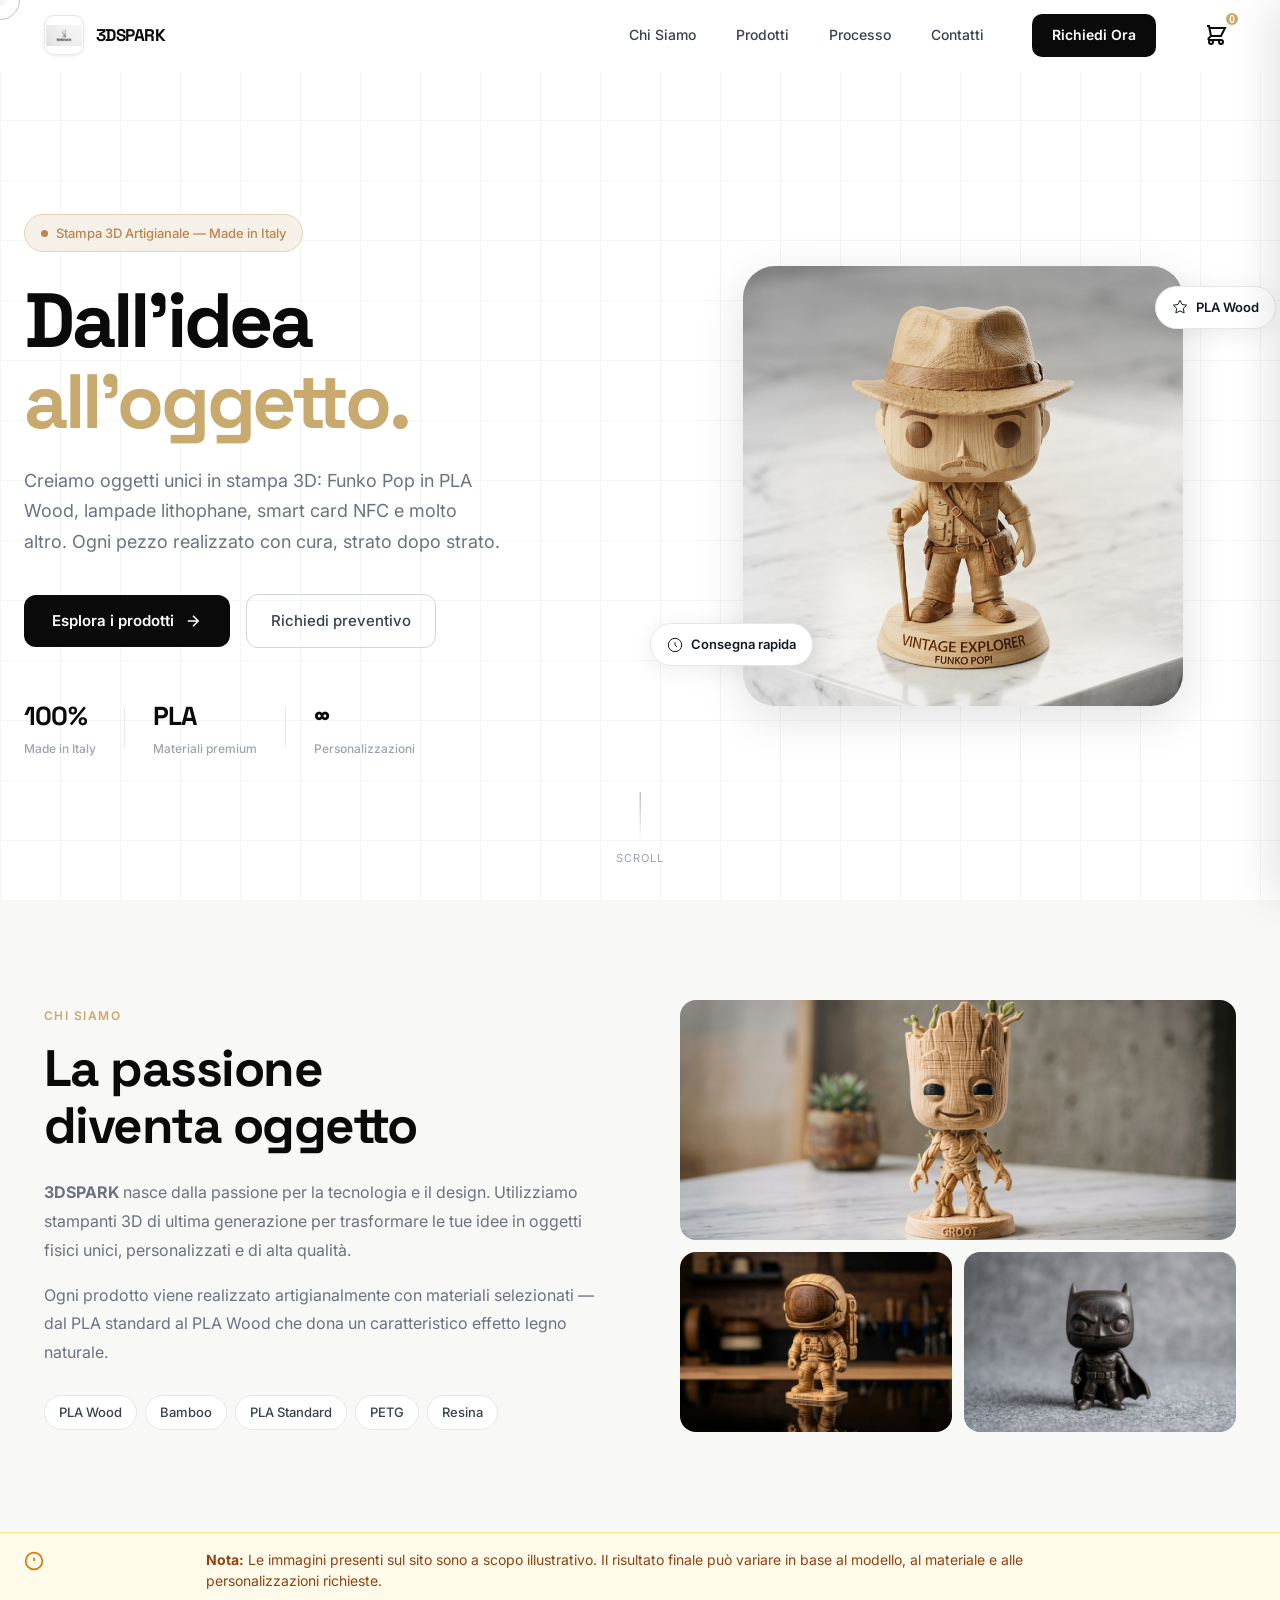
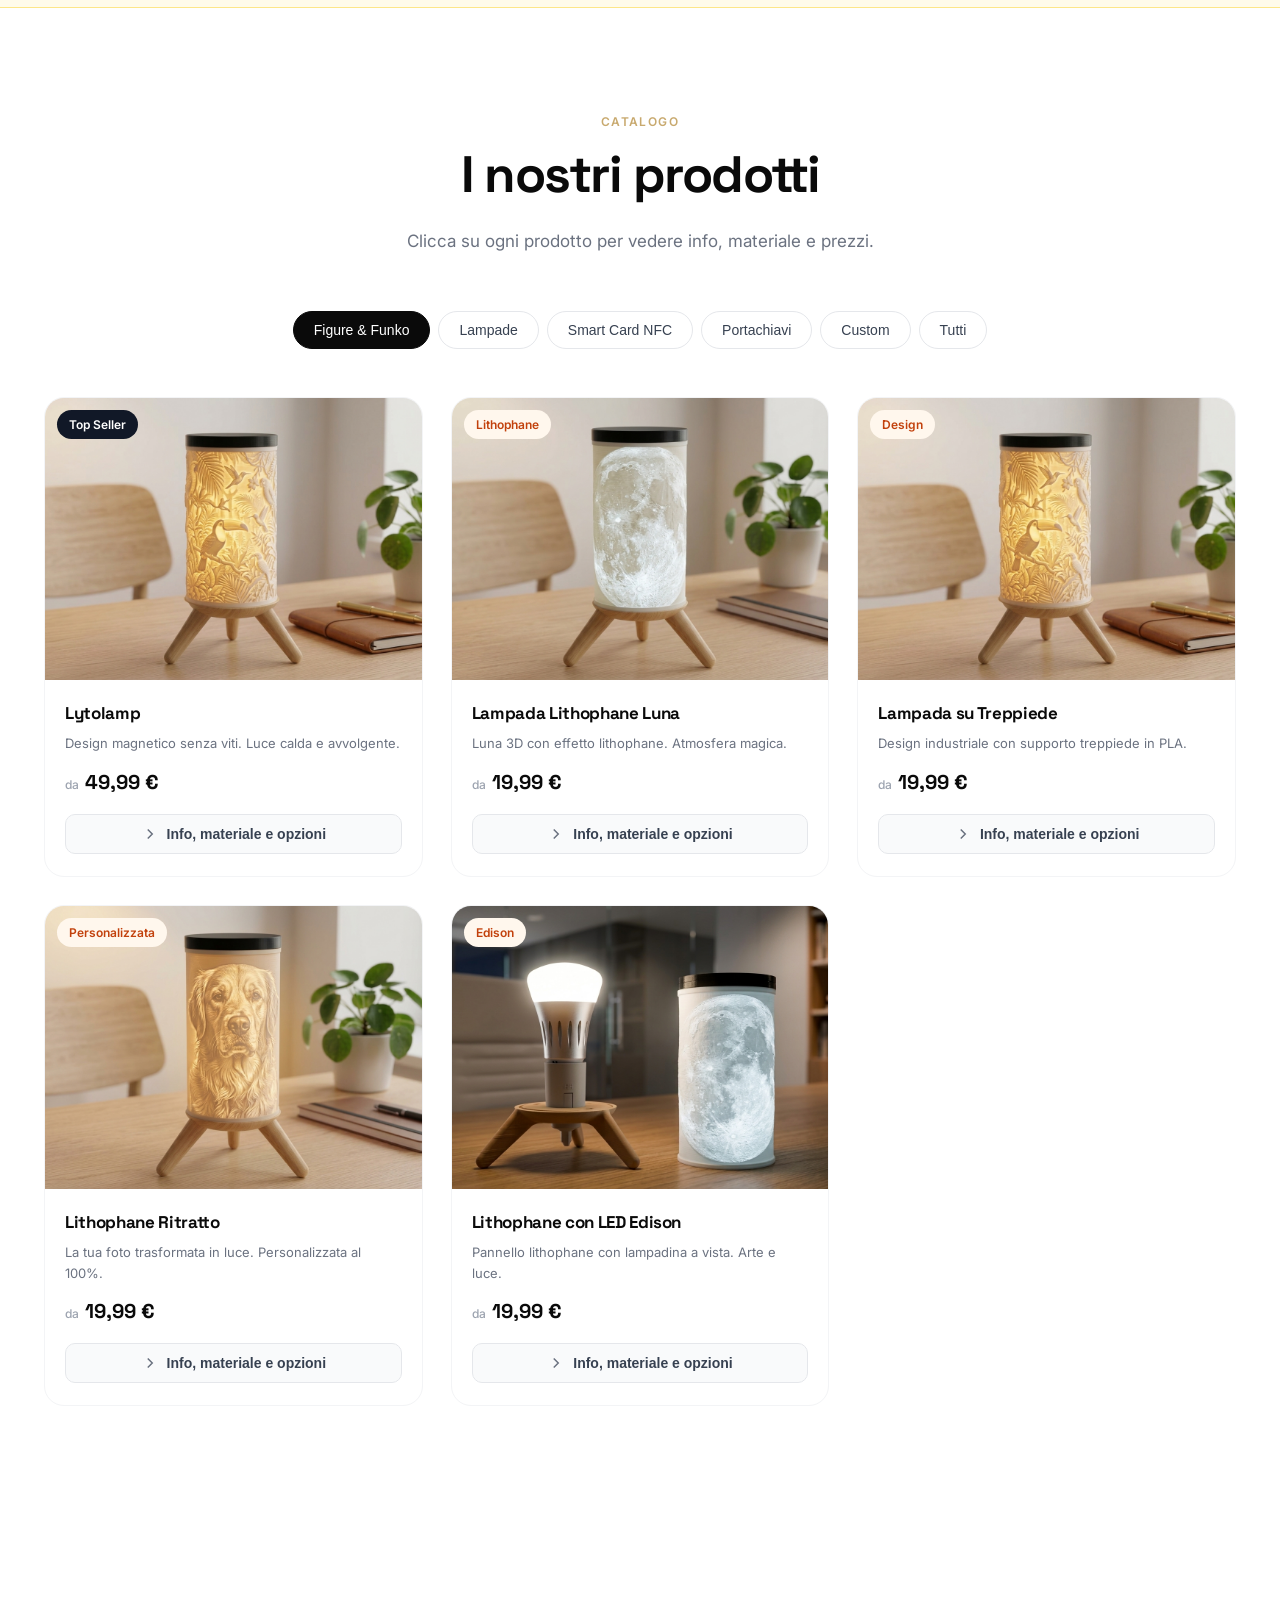
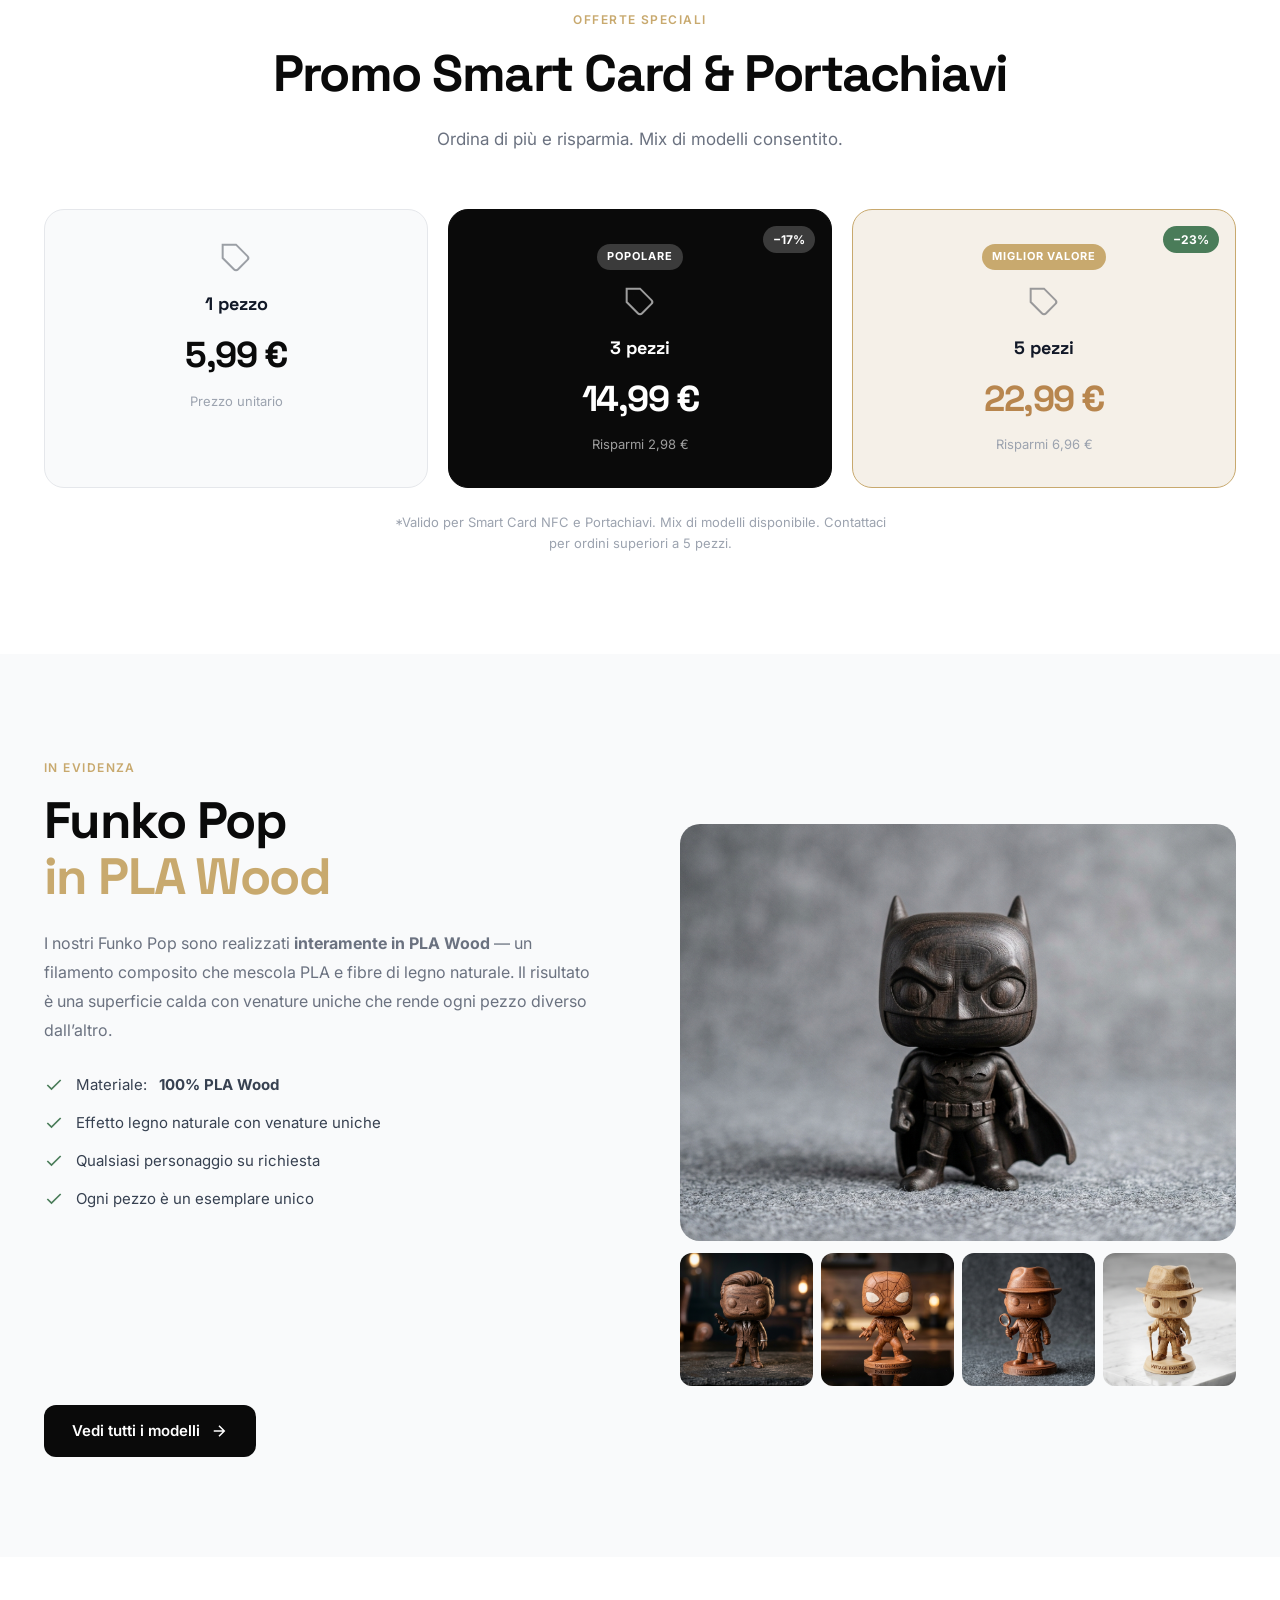
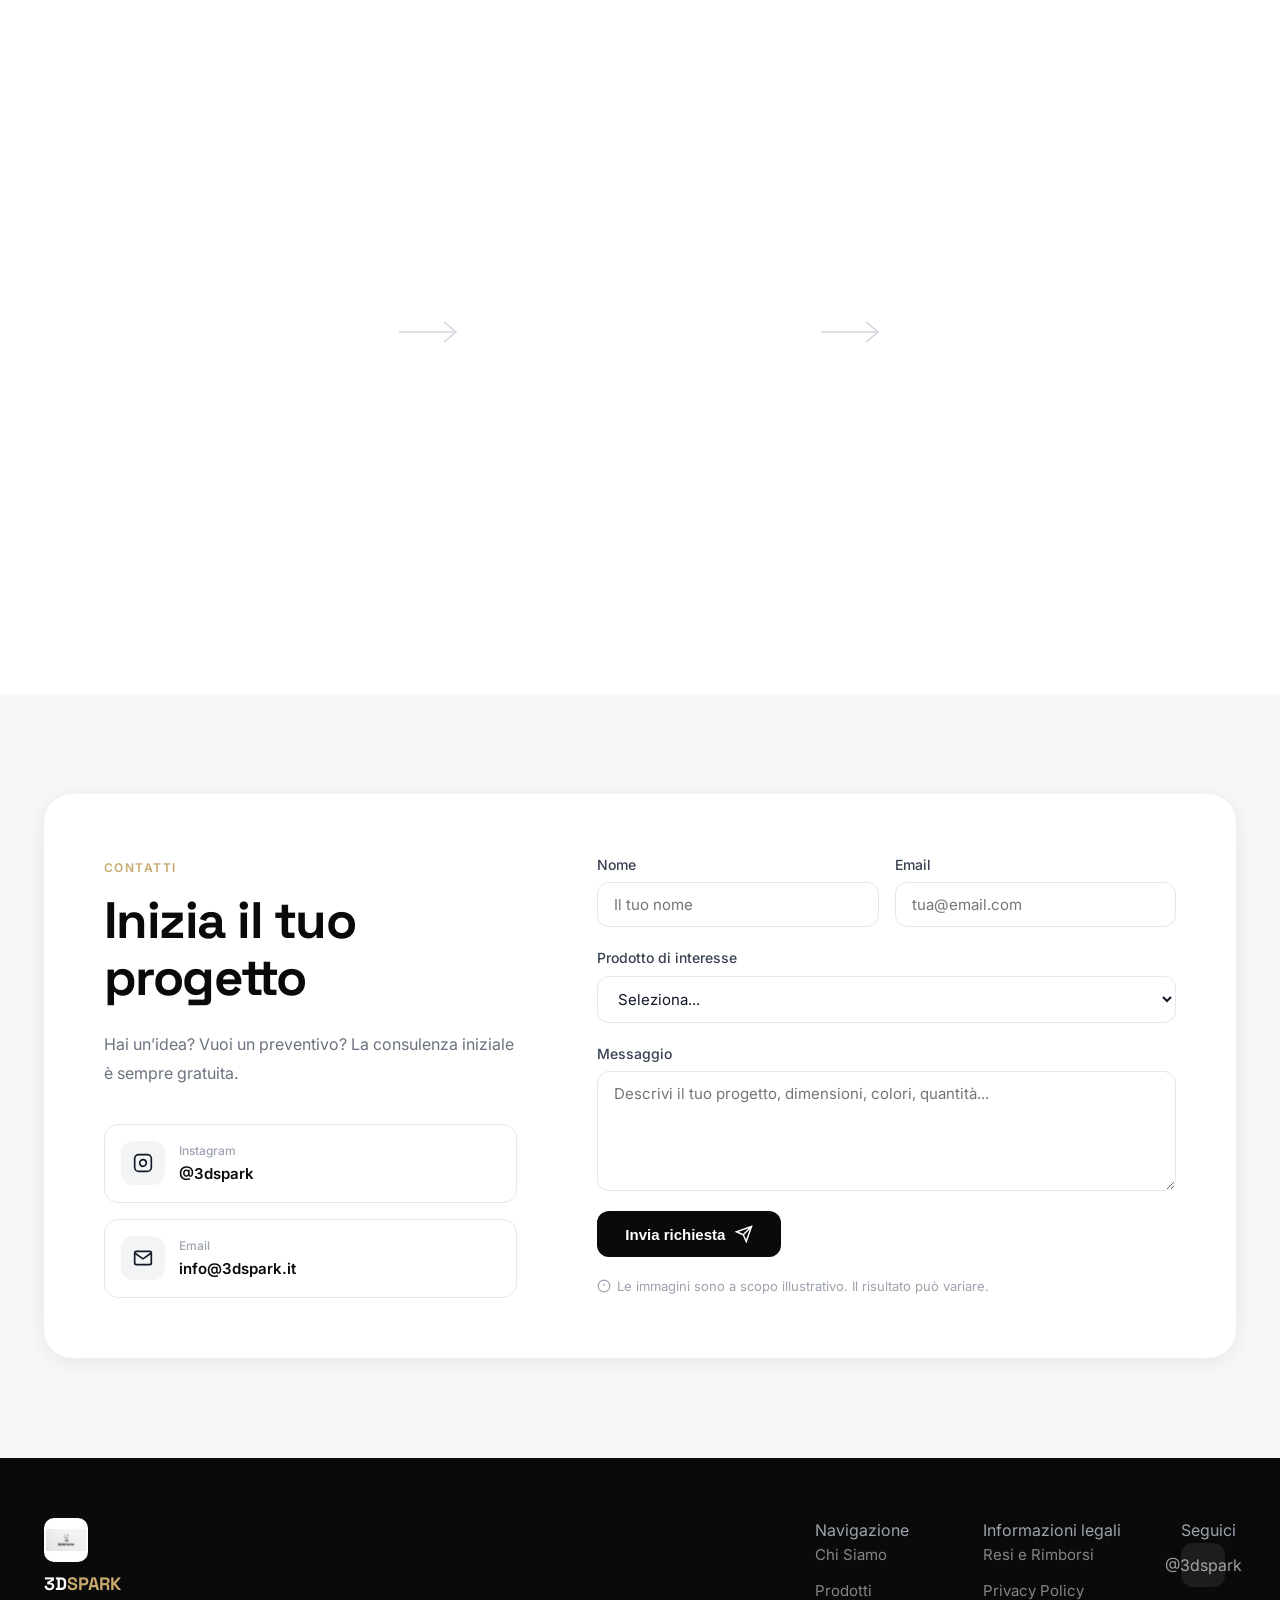
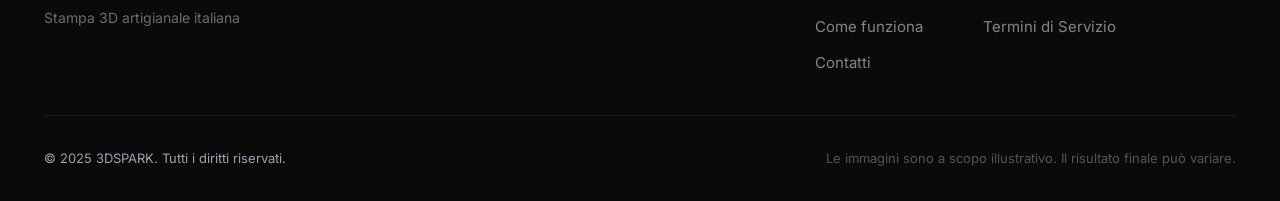
==== index.html @ d4b156c4 "Initial commit with e-commerce functionality" ====
<!DOCTYPE html>
<html lang="it">
<head>
  <meta charset="UTF-8" />
  <meta name="viewport" content="width=device-width, initial-scale=1.0" />
  <title>3DSPARK &#8211; Stampa 3D Artigianale di Qualit&#224;</title>
  <meta name="description" content="3DSPARK crea oggetti unici in stampa 3D: Funko Pop in PLA Wood, lampade lithophane, smart card NFC, portachiavi personalizzati. Made in Italy." />
  <link rel="preconnect" href="https://fonts.googleapis.com" />
  <link rel="preconnect" href="https://fonts.gstatic.com" crossorigin />
  <link href="https://fonts.googleapis.com/css2?family=Inter:wght@300;400;500;600;700;800;900&family=Space+Grotesk:wght@300;400;500;600;700&display=swap" rel="stylesheet" />
  <link rel="stylesheet" href="style.css" />
</head>
<body>

<div id="cursor" class="cursor"></div>
<div id="cursor-follower" class="cursor-follower"></div>

<!-- ═══ NAVBAR ═══ -->
<nav id="navbar" class="navbar">
  <div class="nav-inner">
    <a href="#hero" class="logo-link">
      <div class="logo-wrap">
        <img src="LOOG.jpeg" alt="3DSPARK" class="logo-img" />
      </div>
      <span class="logo-text">3D<span class="logo-spark">SPARK</span></span>
    </a>
    <ul class="nav-links">
      <li><a href="#about" class="nav-item">Chi Siamo</a></li>
      <li><a href="#products" class="nav-item">Prodotti</a></li>
      <li><a href="#process" class="nav-item">Processo</a></li>
      <li><a href="#contact" class="nav-item">Contatti</a></li>
    </ul>
    <a href="#contact" class="nav-cta">Richiedi Ora</a>
    <button class="cart-btn" id="cart-btn" aria-label="Carrello">
      <svg viewBox="0 0 24 24" fill="none" stroke="currentColor" stroke-width="2"><path d="M3 3h2l.4 2M7 13h10l4-8H5.4M7 13L5.4 5M7 13l-2.293 2.293c-.63.63-.184 1.707.707 1.707H17m0 0a2 2 0 100 4 2 2 0 000-4zm-8 2a2 2 0 11-4 0 2 2 0 014 0z"/></svg>
      <span class="cart-badge" id="cart-badge">0</span>
    </button>
    <button class="hamburger" id="hamburger" aria-label="Menu"><span></span><span></span><span></span></button>
  </div>
</nav>

<div class="mobile-menu" id="mobile-menu">
  <ul>
    <li><a href="#about" class="mob-link">Chi Siamo</a></li>
    <li><a href="#products" class="mob-link">Prodotti</a></li>
    <li><a href="#process" class="mob-link">Processo</a></li>
    <li><a href="#contact" class="mob-link">Contatti</a></li>
  </ul>
</div>

<!-- ═══ HERO ═══ -->
<section id="hero" class="hero">
  <div class="hero-bg-grid"></div>
  <div class="hero-particles" id="hero-particles"></div>
  <div class="hero-content">
    <div class="hero-badge"><span class="badge-dot"></span>Stampa 3D Artigianale &#8212; Made in Italy</div>
    <h1 class="hero-title">Dall&#8217;idea<br /><span class="hero-accent">all&#8217;oggetto.</span></h1>
    <p class="hero-sub">Creiamo oggetti unici in stampa 3D: Funko Pop in PLA Wood, lampade lithophane, smart card NFC e molto altro. Ogni pezzo realizzato con cura, strato dopo strato.</p>
    <div class="hero-actions">
      <a href="#products" class="btn-primary"><span>Esplora i prodotti</span><svg viewBox="0 0 24 24" fill="none" stroke="currentColor" stroke-width="2"><path d="M5 12h14M12 5l7 7-7 7"/></svg></a>
      <a href="#contact" class="btn-ghost">Richiedi preventivo</a>
    </div>
    <div class="hero-stats">
      <div class="stat"><span class="stat-num">100%</span><span class="stat-label">Made in Italy</span></div>
      <div class="stat-divider"></div>
      <div class="stat"><span class="stat-num">PLA</span><span class="stat-label">Materiali premium</span></div>
      <div class="stat-divider"></div>
      <div class="stat"><span class="stat-num">&#8734;</span><span class="stat-label">Personalizzazioni</span></div>
    </div>
  </div>
  <div class="hero-visual">
    <div class="hero-img-frame">
      <img src="extracted/3D_printed_Funko_Pop_figure_202607111258.jpeg" alt="Funko Pop 3D in PLA Wood" class="hero-img" />
      <div class="hero-img-glow"></div>
    </div>
    <div class="hero-floating-badge badge-tr">
      <svg viewBox="0 0 24 24" fill="none" stroke="currentColor" stroke-width="1.5"><path d="M12 2l3.09 6.26L22 9.27l-5 4.87 1.18 6.88L12 17.77l-6.18 3.25L7 14.14 2 9.27l6.91-1.01L12 2z"/></svg>PLA Wood
    </div>
    <div class="hero-floating-badge badge-bl">
      <svg viewBox="0 0 24 24" fill="none" stroke="currentColor" stroke-width="1.5"><circle cx="12" cy="12" r="10"/><path d="M12 8v4l3 3"/></svg>Consegna rapida
    </div>
  </div>
  <div class="hero-scroll-hint"><div class="scroll-line"></div><span>scroll</span></div>
</section>

<!-- ═══ ABOUT ═══ -->
<section id="about" class="about section-padding">
  <div class="container">
    <div class="about-grid">
      <div class="about-left reveal">
        <div class="section-label">Chi siamo</div>
        <h2 class="section-title">La passione<br />diventa oggetto</h2>
        <p class="about-text"><strong>3DSPARK</strong> nasce dalla passione per la tecnologia e il design. Utilizziamo stampanti 3D di ultima generazione per trasformare le tue idee in oggetti fisici unici, personalizzati e di alta qualit&#224;.</p>
        <p class="about-text">Ogni prodotto viene realizzato artigianalmente con materiali selezionati &#8212; dal PLA standard al PLA Wood che dona un caratteristico effetto legno naturale.</p>
        <div class="about-chips">
          <span class="chip">PLA Wood</span>
          <span class="chip">Bamboo</span>
          <span class="chip">PLA Standard</span>
          <span class="chip">PETG</span>
          <span class="chip">Resina</span>
        </div>
      </div>
      <div class="about-right reveal">
        <div class="about-img-mosaic">
          <div class="mosaic-img mosaic-a"><img src="extracted/3D_printed_Groot_figure_wood_202607111258.jpeg" alt="Groot PLA Wood" /></div>
          <div class="mosaic-img mosaic-b"><img src="extracted/3D_printed_astronaut_figure_bamboo_202607111258.jpeg" alt="Astronauta bamboo" /></div>
          <div class="mosaic-img mosaic-c"><img src="extracted/Funko_Pop_Batman_wood_figure_202607111258.jpeg" alt="Batman Funko Pop" /></div>
        </div>
      </div>
    </div>
  </div>
</section>

<!-- ═══ DISCLAIMER ═══ -->
<div class="disclaimer-banner">
  <svg viewBox="0 0 24 24" fill="none" stroke="currentColor" stroke-width="2"><circle cx="12" cy="12" r="10"/><path d="M12 8v4m0 4h.01"/></svg>
  <p><strong>Nota:</strong> Le immagini presenti sul sito sono a scopo illustrativo. Il risultato finale pu&#242; variare in base al modello, al materiale e alle personalizzazioni richieste.</p>
</div>

<!-- ═══ PRODUCTS ═══ -->
<section id="products" class="products section-padding">
  <div class="container">
    <div class="section-header reveal">
      <div class="section-label">Catalogo</div>
      <h2 class="section-title">I nostri prodotti</h2>
      <p class="section-sub">Clicca su ogni prodotto per vedere info, materiale e prezzi.</p>
    </div>
    <div class="filter-tabs">
      <button class="filter-btn active" data-filter="figure">Figure &amp; Funko</button>
      <button class="filter-btn" data-filter="lampade">Lampade</button>
      <button class="filter-btn" data-filter="card">Smart Card NFC</button>
      <button class="filter-btn" data-filter="portachiavi">Portachiavi</button>
      <button class="filter-btn" data-filter="custom">Custom</button>
      <button class="filter-btn" data-filter="all">Tutti</button>
    </div>
    <div class="products-grid" id="products-grid"></div>
  </div>
</section>

<!-- ═══ PROMO SMART CARD / PORTACHIAVI ═══ -->
<section class="promo-section section-padding">
  <div class="container">
    <div class="section-header reveal">
      <div class="section-label">Offerte speciali</div>
      <h2 class="section-title">Promo Smart Card &amp; Portachiavi</h2>
      <p class="section-sub">Ordina di pi&#249; e risparmia. Mix di modelli consentito.</p>
    </div>
    <div class="promo-grid">
      <div class="promo-card reveal">
        <div class="promo-icon"><svg viewBox="0 0 24 24" fill="none" stroke="currentColor" stroke-width="1.5"><path d="M20.59 13.41l-7.17 7.17a2 2 0 01-2.83 0L2 12V2h10l8.59 8.59a2 2 0 010 2.82z"/><line x1="7" y1="7" x2="7.01" y2="7"/></svg></div>
        <div class="promo-qty">1 pezzo</div>
        <div class="promo-price">5,99 &#8364;</div>
        <div class="promo-label">Prezzo unitario</div>
      </div>
      <div class="promo-card promo-featured reveal">
        <div class="promo-best">Popolare</div>
        <div class="promo-icon"><svg viewBox="0 0 24 24" fill="none" stroke="currentColor" stroke-width="1.5"><path d="M20.59 13.41l-7.17 7.17a2 2 0 01-2.83 0L2 12V2h10l8.59 8.59a2 2 0 010 2.82z"/><line x1="7" y1="7" x2="7.01" y2="7"/></svg></div>
        <div class="promo-qty">3 pezzi</div>
        <div class="promo-price">14,99 &#8364;</div>
        <div class="promo-label">Risparmi 2,98 &#8364;</div>
        <div class="promo-saving">&#8722;17%</div>
      </div>
      <div class="promo-card promo-top reveal">
        <div class="promo-best">Miglior valore</div>
        <div class="promo-icon"><svg viewBox="0 0 24 24" fill="none" stroke="currentColor" stroke-width="1.5"><path d="M20.59 13.41l-7.17 7.17a2 2 0 01-2.83 0L2 12V2h10l8.59 8.59a2 2 0 010 2.82z"/><line x1="7" y1="7" x2="7.01" y2="7"/></svg></div>
        <div class="promo-qty">5 pezzi</div>
        <div class="promo-price">22,99 &#8364;</div>
        <div class="promo-label">Risparmi 6,96 &#8364;</div>
        <div class="promo-saving">&#8722;23%</div>
      </div>
    </div>
    <p class="promo-note">*Valido per Smart Card NFC e Portachiavi. Mix di modelli disponibile. Contattaci per ordini superiori a 5 pezzi.</p>
  </div>
</section>

<!-- ═══ FUNKO SPOTLIGHT ═══ -->
<section class="funko-spotlight section-padding">
  <div class="container">
    <div class="spotlight-inner">
      <div class="spotlight-text reveal">
        <div class="section-label">In evidenza</div>
        <h2 class="section-title">Funko Pop<br /><span class="accent-line">in PLA Wood</span></h2>
        <p class="spotlight-desc">I nostri Funko Pop sono realizzati <strong>interamente in PLA Wood</strong> &#8212; un filamento composito che mescola PLA e fibre di legno naturale. Il risultato &#232; una superficie calda con venature uniche che rende ogni pezzo diverso dall&#8217;altro.</p>
        <ul class="spotlight-features">
          <li><svg viewBox="0 0 24 24" fill="none" stroke="currentColor" stroke-width="2"><path d="M20 6L9 17l-5-5"/></svg>Materiale: <strong>100% PLA Wood</strong></li>
          <li><svg viewBox="0 0 24 24" fill="none" stroke="currentColor" stroke-width="2"><path d="M20 6L9 17l-5-5"/></svg>Effetto legno naturale con venature uniche</li>
          <li><svg viewBox="0 0 24 24" fill="none" stroke="currentColor" stroke-width="2"><path d="M20 6L9 17l-5-5"/></svg>Qualsiasi personaggio su richiesta</li>
          <li><svg viewBox="0 0 24 24" fill="none" stroke="currentColor" stroke-width="2"><path d="M20 6L9 17l-5-5"/></svg>Ogni pezzo &#232; un esemplare unico</li>
        </ul>
        <div class="funko-pricing reveal">
          <div class="funko-price-card">
            <span class="fp-size">16 &#215; 16 cm</span>
            <span class="fp-price">15,99 &#8364;</span>
          </div>
          <div class="funko-price-divider"></div>
          <div class="funko-price-card funko-price-big">
            <span class="fp-badge">MAX</span>
            <span class="fp-size">25 &#215; 25 cm</span>
            <span class="fp-price">20,99 &#8364;</span>
          </div>
        </div>
        <a href="#products" class="btn-primary" onclick="document.querySelector('[data-filter=figure]').click()"><span>Vedi tutti i modelli</span><svg viewBox="0 0 24 24" fill="none" stroke="currentColor" stroke-width="2"><path d="M5 12h14M12 5l7 7-7 7"/></svg></a>
      </div>
      <div class="spotlight-imgs reveal">
        <div class="spotlight-img-main"><img src="extracted/Funko_Pop_Batman_wood_figure_202607111258.jpeg" alt="Funko Pop Batman PLA Wood" /></div>
        <div class="spotlight-img-grid">
          <img src="extracted/3D_printed_Funko_Pop_figure_202607111258_2.jpeg" alt="Funko Pop" />
          <img src="extracted/3D_printed_Spider-Man_Funko_Pop_202607111258.jpeg" alt="Spider-Man" />
          <img src="extracted/Funko_Pop_detective_wood_figure_202607111258.jpeg" alt="Detective" />
          <img src="extracted/3D_printed_Funko_Pop_figure_202607111258.jpeg" alt="Vintage" />
        </div>
      </div>
    </div>
  </div>
</section>

<!-- ═══ PROCESS ═══ -->
<section id="process" class="process section-padding">
  <div class="container">
    <div class="section-header reveal">
      <div class="section-label">Come funziona</div>
      <h2 class="section-title">Dal concept al prodotto</h2>
      <p class="section-sub">Tre semplici passi per avere il tuo oggetto unico.</p>
    </div>
    <div class="process-steps">
      <div class="step reveal">
        <div class="step-num">01</div>
        <div class="step-icon"><svg viewBox="0 0 24 24" fill="none" stroke="currentColor" stroke-width="1.5"><path d="M21 15a2 2 0 01-2 2H7l-4 4V5a2 2 0 012-2h14a2 2 0 012 2z"/></svg></div>
        <h3 class="step-title">Contattaci</h3>
        <p class="step-desc">Descrivi il tuo progetto o invia un file. Risponderemo entro 24h con consulenza gratuita.</p>
      </div>
      <div class="step-connector"><svg viewBox="0 0 60 24" fill="none"><path d="M0 12h55M45 2l12 10-12 10" stroke="currentColor" stroke-width="1.5"/></svg></div>
      <div class="step reveal">
        <div class="step-num">02</div>
        <div class="step-icon"><svg viewBox="0 0 24 24" fill="none" stroke="currentColor" stroke-width="1.5"><rect x="3" y="3" width="18" height="18" rx="2"/><path d="M3 9h18M9 21V9"/></svg></div>
        <h3 class="step-title">Progettiamo</h3>
        <p class="step-desc">Prepariamo il modello 3D o adattiamo il tuo file. Ti inviamo un&#8217;anteprima prima di procedere.</p>
      </div>
      <div class="step-connector"><svg viewBox="0 0 60 24" fill="none"><path d="M0 12h55M45 2l12 10-12 10" stroke="currentColor" stroke-width="1.5"/></svg></div>
      <div class="step reveal">
        <div class="step-num">03</div>
        <div class="step-icon"><svg viewBox="0 0 24 24" fill="none" stroke="currentColor" stroke-width="1.5"><path d="M5 12l5 5L20 7"/><circle cx="12" cy="12" r="10"/></svg></div>
        <h3 class="step-title">Ricevi il tuo pezzo</h3>
        <p class="step-desc">Stampiamo, controlliamo la qualit&#224; e spediamo. Il tuo oggetto unico arriva a casa tua.</p>
      </div>
    </div>
  </div>
</section>

<!-- ═══ CONTACT ═══ -->
<section id="contact" class="contact section-padding">
  <div class="container">
    <div class="contact-wrapper reveal">
      <div class="contact-left">
        <div class="section-label">Contatti</div>
        <h2 class="section-title">Inizia il tuo<br />progetto</h2>
        <p class="contact-desc">Hai un&#8217;idea? Vuoi un preventivo? La consulenza iniziale &#232; sempre gratuita.</p>
        <div class="contact-info">
          <a href="https://instagram.com/3dspark" target="_blank" class="contact-item">
            <div class="contact-icon"><svg viewBox="0 0 24 24" fill="none" stroke="currentColor" stroke-width="2"><rect x="2" y="2" width="20" height="20" rx="5"/><path d="M16 11.37A4 4 0 1112.63 8 4 4 0 0116 11.37z"/><line x1="17.5" y1="6.5" x2="17.51" y2="6.5"/></svg></div>
            <div><span class="contact-label">Instagram</span><span class="contact-val">@3dspark</span></div>
          </a>
          <a href="mailto:info@3dspark.it" class="contact-item">
            <div class="contact-icon"><svg viewBox="0 0 24 24" fill="none" stroke="currentColor" stroke-width="2"><path d="M4 4h16c1.1 0 2 .9 2 2v12c0 1.1-.9 2-2 2H4c-1.1 0-2-.9-2-2V6c0-1.1.9-2 2-2z"/><polyline points="22,6 12,13 2,6"/></svg></div>
            <div><span class="contact-label">Email</span><span class="contact-val">info@3dspark.it</span></div>
          </a>
        </div>
      </div>
      <form class="contact-form" id="contact-form" onsubmit="handleForm(event)">
        <div class="form-row">
          <div class="form-group"><label for="fname">Nome</label><input type="text" id="fname" name="name" placeholder="Il tuo nome" required /></div>
          <div class="form-group"><label for="femail">Email</label><input type="email" id="femail" name="email" placeholder="tua@email.com" required /></div>
        </div>
        <div class="form-group">
          <label for="fproduct">Prodotto di interesse</label>
          <select id="fproduct" name="product">
            <option value="">Seleziona...</option>
            <option>Funko Pop (16&#215;16 cm) &#8211; 15,99 &#8364;</option>
            <option>Funko Pop (25&#215;25 cm) &#8211; 20,99 &#8364;</option>
            <option>Figura 3D personalizzata</option>
            <option>Lampada Lithophane &#8211; 19,99 &#8364;</option>
            <option>Smart Card NFC &#8211; 5,99 &#8364;</option>
            <option>Portachiavi &#8211; 5,99 &#8364;</option>
            <option>Promo 3 pz &#8211; 14,99 &#8364;</option>
            <option>Promo 5 pz &#8211; 22,99 &#8364;</option>
            <option>Stampa custom (preventivo)</option>
            <option>Altro</option>
          </select>
        </div>
        <div class="form-group"><label for="fmessage">Messaggio</label><textarea id="fmessage" name="message" rows="4" placeholder="Descrivi il tuo progetto, dimensioni, colori, quantit&#224;..." required></textarea></div>
        <button type="submit" class="btn-primary form-submit" id="form-submit">
          <span id="submit-text">Invia richiesta</span>
          <svg viewBox="0 0 24 24" fill="none" stroke="currentColor" stroke-width="2"><path d="M22 2L11 13M22 2l-7 20-4-9-9-4 20-7z"/></svg>
        </button>
        <p class="form-disclaimer"><svg viewBox="0 0 24 24" fill="none" stroke="currentColor" stroke-width="2" width="14" height="14"><circle cx="12" cy="12" r="10"/><path d="M12 8v4m0 4h.01"/></svg>Le immagini sono a scopo illustrativo. Il risultato pu&#242; variare.</p>
      </form>
    </div>
  </div>
</section>

<!-- ═══ FOOTER ═══ -->
<footer class="footer">
  <div class="container">
    <div class="footer-inner">
      <div class="footer-brand">
        <div class="footer-logo-wrap">
          <img src="LOOG.jpeg" alt="3DSPARK" class="footer-logo" />
        </div>
        <span class="footer-name">3D<span style="color:var(--accent-warm)">SPARK</span></span>
        <p class="footer-tagline">Stampa 3D artigianale italiana</p>
      </div>
      <div class="footer-col">
        <p class="footer-col-title">Navigazione</p>
        <div class="footer-links">
          <a href="#about">Chi Siamo</a>
          <a href="#products">Prodotti</a>
          <a href="#process">Come funziona</a>
          <a href="#contact">Contatti</a>
        </div>
      </div>
      <div class="footer-col">
        <p class="footer-col-title">Informazioni legali</p>
        <div class="footer-links">
          <a href="resi.html">Resi e Rimborsi</a>
          <a href="privacy.html">Privacy Policy</a>
          <a href="termini.html">Termini di Servizio</a>
        </div>
      </div>
      <div class="footer-col">
        <p class="footer-col-title">Seguici</p>
        <div class="footer-social">
          <a href="https://instagram.com/3dspark" target="_blank" aria-label="Instagram" class="social-btn">
            <svg viewBox="0 0 24 24" fill="none" stroke="currentColor" stroke-width="2"><rect x="2" y="2" width="20" height="20" rx="5"/><path d="M16 11.37A4 4 0 1112.63 8 4 4 0 0116 11.37z"/><line x1="17.5" y1="6.5" x2="17.51" y2="6.5"/></svg>
            @3dspark
          </a>
        </div>
      </div>
    </div>
    <div class="footer-bottom">
      <p>&#169; 2025 3DSPARK. Tutti i diritti riservati.</p>
      <p class="footer-disclaimer">Le immagini sono a scopo illustrativo. Il risultato finale pu&#242; variare.</p>
    </div>
  </div>
</footer>

<!-- ═══ PRODUCT MODAL ═══ -->
<div class="modal-overlay" id="modal-overlay"></div>
<div class="product-modal" id="product-modal" role="dialog" aria-modal="true">
  <button class="modal-close" id="modal-close" aria-label="Chiudi">
    <svg viewBox="0 0 24 24" fill="none" stroke="currentColor" stroke-width="2"><path d="M18 6L6 18M6 6l12 12"/></svg>
  </button>
  <div class="modal-inner">
    <div class="modal-left">
      <div class="modal-img-wrap">
        <img id="modal-img" src="" alt="" class="modal-main-img" />
      </div>
      <div class="modal-thumbs" id="modal-thumbs"></div>
    </div>
    <div class="modal-right">
      <span id="modal-badge" class="modal-badge"></span>
      <h2 id="modal-title" class="modal-title"></h2>
      <div class="modal-tabs">
        <button class="modal-tab-btn active" data-tab="info">Descrizione</button>
        <button class="modal-tab-btn" data-tab="material">Materiale</button>
        <button class="modal-tab-btn" data-tab="options">Acquista</button>
      </div>
      <div class="modal-tab-content">
        <div class="tab-panel active" id="tab-info"></div>
        <div class="tab-panel" id="tab-material"></div>
        <div class="tab-panel" id="tab-options">
          <div id="dynamic-options-container"></div>
          <div class="modal-cta" id="modal-cta"></div>
        </div>
      </div>
      <p class="modal-disclaimer">&#9432; Immagini a scopo illustrativo. Il risultato finale pu&#242; variare.</p>
    </div>
  </div>
</div>

<!-- ═══ CART SIDEBAR ═══ -->
<div class="cart-overlay" id="cart-overlay"></div>
<div class="cart-sidebar" id="cart-sidebar">
  <div class="cart-header">
    <h2 class="cart-title">Il tuo carrello</h2>
    <button class="cart-close" id="cart-close" aria-label="Chiudi carrello"><svg viewBox="0 0 24 24" fill="none" stroke="currentColor" stroke-width="2"><path d="M18 6L6 18M6 6l12 12"/></svg></button>
  </div>
  <div class="cart-items" id="cart-items">
    <!-- Inserted via JS -->
  </div>
  <div class="cart-footer">
    <div class="cart-total-row">
      <span>Totale</span>
      <span id="cart-total">0,00 &#8364;</span>
    </div>
    <a href="pagamento.html" class="btn-primary cart-checkout-btn">Vai al Checkout <svg viewBox="0 0 24 24" fill="none" stroke="currentColor" stroke-width="2"><path d="M5 12h14M12 5l7 7-7 7"/></svg></a>
  </div>
</div>

<script src="script.js"></script>
</body>
</html>
---- style.css ----
* { margin: 0; padding: 0; box-sizing: border-box; }
:root {
  --white: #ffffff;
  --off-white: #f8f8f6;
  --gray-50: #f9fafb;
  --gray-100: #f3f4f6;
  --gray-200: #e5e7eb;
  --gray-300: #d1d5db;
  --gray-400: #9ca3af;
  --gray-500: #6b7280;
  --gray-700: #374151;
  --gray-900: #111827;
  --black: #0a0a0a;
  --accent: #1a1a1a;
  --accent-warm: #c8a96e;
  --accent-light: #f5f0e8;
  --wood: #b8864e;
  --wood-light: #e8d5b0;
  --eco: #4a7c59;
  --tech: #2563eb;
  --glow: #f59e0b;
  --font-main: Inter, system-ui, sans-serif;
  --font-display: Space Grotesk, Inter, sans-serif;
  --nav-h: 72px;
  --radius: 16px;
  --radius-sm: 8px;
  --shadow: 0 4px 24px rgba(0,0,0,0.08);
  --shadow-lg: 0 12px 48px rgba(0,0,0,0.12);
}
html { scroll-behavior: smooth; font-size: 16px; }
body { font-family: var(--font-main); background: var(--white); color: var(--gray-900); cursor: none; overflow-x: hidden; line-height: 1.6; }

.cursor { position: fixed; width: 12px; height: 12px; background: var(--black); border-radius: 50%; pointer-events: none; z-index: 99999; transform: translate(-50%,-50%); transition: transform 0.1s, opacity 0.2s; mix-blend-mode: difference; }
.cursor-follower { position: fixed; width: 40px; height: 40px; border: 1.5px solid rgba(0,0,0,0.25); border-radius: 50%; pointer-events: none; z-index: 99998; transform: translate(-50%,-50%); transition: all 0.15s cubic-bezier(0.25,0.46,0.45,0.94); }
.cursor.hover { transform: translate(-50%,-50%) scale(2.5); }
.cursor-follower.hover { transform: translate(-50%,-50%) scale(0.5); opacity: 0; }

.container { max-width: 1240px; margin: 0 auto; padding: 0 24px; }
.section-padding { padding: 100px 0; }

.navbar { position: fixed; top: 0; left: 0; right: 0; z-index: 1000; height: var(--nav-h); display: flex; align-items: center; background: rgba(255,255,255,0.85); backdrop-filter: blur(20px); -webkit-backdrop-filter: blur(20px); border-bottom: 1px solid transparent; transition: all 0.3s ease; }
.navbar.scrolled { border-bottom-color: var(--gray-200); box-shadow: 0 2px 20px rgba(0,0,0,0.06); }
.nav-inner { display: flex; align-items: center; gap: 32px; width: 100%; max-width: 1240px; margin: 0 auto; padding: 0 24px; }
.logo-link { display: flex; align-items: center; gap: 12px; text-decoration: none; flex-shrink: 0; }
.logo-wrap { width: 40px; height: 40px; border-radius: 10px; overflow: hidden; background: #fff; border: 1.5px solid var(--gray-200); display: flex; align-items: center; justify-content: center; flex-shrink: 0; box-shadow: 0 1px 4px rgba(0,0,0,0.08); }
.logo-img { width: 36px; height: 36px; object-fit: contain; display: block; }
.logo-text { font-family: var(--font-display); font-weight: 800; font-size: 17px; color: var(--black); letter-spacing: -0.03em; }
.nav-links { display: flex; list-style: none; gap: 8px; margin: 0; margin-left: auto; }
.nav-item { display: block; padding: 8px 16px; text-decoration: none; color: var(--gray-700); font-size: 14px; font-weight: 500; border-radius: 8px; transition: all 0.2s; }
.nav-item:hover { background: var(--gray-100); color: var(--black); }
.nav-cta { padding: 10px 20px; background: var(--black); color: #fff; text-decoration: none; border-radius: 10px; font-size: 14px; font-weight: 600; transition: all 0.2s; white-space: nowrap; }
.nav-cta:hover { background: var(--gray-700); transform: translateY(-1px); }
.hamburger { display: none; flex-direction: column; gap: 5px; background: none; border: none; cursor: pointer; padding: 4px; }
.hamburger span { display: block; width: 22px; height: 2px; background: var(--black); border-radius: 2px; transition: all 0.3s; }
.hamburger.open span:nth-child(1) { transform: translateY(7px) rotate(45deg); }
.hamburger.open span:nth-child(2) { opacity: 0; }
.hamburger.open span:nth-child(3) { transform: translateY(-7px) rotate(-45deg); }
.mobile-menu { position: fixed; top: var(--nav-h); left: 0; right: 0; background: var(--white); border-bottom: 1px solid var(--gray-200); padding: 16px 24px 24px; z-index: 999; transform: translateY(-100%); opacity: 0; transition: all 0.3s ease; pointer-events: none; }
.mobile-menu.open { transform: translateY(0); opacity: 1; pointer-events: all; }
.mobile-menu ul { list-style: none; display: flex; flex-direction: column; gap: 4px; }
.mob-link { display: block; padding: 12px 16px; text-decoration: none; color: var(--gray-900); font-weight: 500; border-radius: 8px; transition: background 0.2s; }
.mob-link:hover { background: var(--gray-100); }

.hero { min-height: 100vh; display: flex; align-items: center; padding-top: var(--nav-h); position: relative; overflow: hidden; background: var(--white); }
.hero-bg-grid { position: absolute; inset: 0; background-image: linear-gradient(var(--gray-200) 1px, transparent 1px), linear-gradient(90deg, var(--gray-200) 1px, transparent 1px); background-size: 60px 60px; opacity: 0.4; }
.hero-particles { position: absolute; inset: 0; pointer-events: none; }
.particle { position: absolute; width: 4px; height: 4px; background: var(--accent-warm); border-radius: 50%; animation: floatParticle linear infinite; opacity: 0; }
@keyframes floatParticle { 0% { transform: translateY(100vh) rotate(0deg); opacity: 0; } 10% { opacity: 0.6; } 90% { opacity: 0.4; } 100% { transform: translateY(-100px) rotate(720deg); opacity: 0; } }
.hero { display: grid; grid-template-columns: 1fr 1fr; align-items: center; gap: 60px; padding-left: max(24px, calc(50vw - 620px)); padding-right: max(24px, calc(50vw - 620px)); }
.hero-content { position: relative; z-index: 2; }
.hero-badge { display: inline-flex; align-items: center; gap: 8px; padding: 8px 16px; background: var(--accent-light); border: 1px solid var(--wood-light); border-radius: 100px; font-size: 13px; font-weight: 500; color: var(--wood); margin-bottom: 28px; }
.badge-dot { width: 7px; height: 7px; background: var(--wood); border-radius: 50%; animation: pulse 2s infinite; }
@keyframes pulse { 0%,100% { opacity: 1; transform: scale(1); } 50% { opacity: 0.5; transform: scale(1.3); } }
.hero-title { font-family: var(--font-display); font-size: clamp(48px,6vw,80px); font-weight: 800; line-height: 1.05; letter-spacing: -0.04em; color: var(--black); margin-bottom: 24px; }
.hero-accent { color: var(--accent-warm); }
.hero-sub { font-size: 18px; color: var(--gray-500); max-width: 480px; margin-bottom: 36px; line-height: 1.7; }
.hero-actions { display: flex; gap: 16px; flex-wrap: wrap; margin-bottom: 48px; align-items: center; }
.btn-primary { display: inline-flex; align-items: center; gap: 10px; padding: 14px 28px; background: var(--black); color: #fff; text-decoration: none; border-radius: 12px; font-size: 15px; font-weight: 600; transition: all 0.3s cubic-bezier(0.34,1.56,0.64,1); border: none; cursor: pointer; }
.btn-primary svg { width: 18px; height: 18px; transition: transform 0.3s; }
.btn-primary:hover { transform: translateY(-2px); box-shadow: 0 8px 24px rgba(0,0,0,0.2); }
.btn-primary:hover svg { transform: translateX(4px); }
.btn-ghost { display: inline-flex; align-items: center; gap: 8px; padding: 14px 24px; background: transparent; color: var(--gray-700); text-decoration: none; border-radius: 12px; font-size: 15px; font-weight: 500; border: 1.5px solid var(--gray-300); transition: all 0.2s; }
.btn-ghost:hover { border-color: var(--black); color: var(--black); background: var(--gray-50); }
.hero-stats { display: flex; align-items: center; gap: 28px; }
.stat { display: flex; flex-direction: column; }
.stat-num { font-family: var(--font-display); font-size: 26px; font-weight: 800; color: var(--black); letter-spacing: -0.03em; }
.stat-label { font-size: 12px; color: var(--gray-400); font-weight: 500; margin-top: 2px; }
.stat-divider { width: 1px; height: 40px; background: var(--gray-200); }
.hero-visual { position: relative; z-index: 2; display: flex; justify-content: center; align-items: center; }
.hero-img-frame { position: relative; width: 440px; height: 440px; border-radius: 32px; overflow: hidden; box-shadow: var(--shadow-lg); }
.hero-img { width: 100%; height: 100%; object-fit: cover; animation: heroFloat 6s ease-in-out infinite; }
@keyframes heroFloat { 0%,100% { transform: translateY(0px); } 50% { transform: translateY(-12px); } }
.hero-img-glow { position: absolute; inset: 0; background: radial-gradient(circle at 60% 60%, rgba(200,169,110,0.15), transparent 70%); }
.hero-floating-badge { position: absolute; display: flex; align-items: center; gap: 8px; padding: 10px 16px; background: var(--white); border: 1px solid var(--gray-200); border-radius: 100px; font-size: 13px; font-weight: 600; color: var(--gray-900); box-shadow: var(--shadow); animation: badgeFloat 4s ease-in-out infinite; }
.hero-floating-badge svg { width: 16px; height: 16px; }
.badge-tr { top: 20px; right: -20px; animation-delay: 1s; }
.badge-bl { bottom: 40px; left: -20px; }
@keyframes badgeFloat { 0%,100% { transform: translateY(0); } 50% { transform: translateY(-8px); } }
.hero-scroll-hint { position: absolute; bottom: 32px; left: 50%; transform: translateX(-50%); display: flex; flex-direction: column; align-items: center; gap: 8px; z-index: 2; }
.scroll-line { width: 1px; height: 50px; background: linear-gradient(to bottom, var(--gray-400), transparent); animation: scrollDown 2s ease-in-out infinite; }
.hero-scroll-hint span { font-size: 11px; text-transform: uppercase; letter-spacing: 0.1em; color: var(--gray-400); }
@keyframes scrollDown { 0%,100% { opacity: 1; transform: scaleY(1); } 50% { opacity: 0.4; transform: scaleY(0.6); } }

.about { background: var(--off-white); }
.about-grid { display: grid; grid-template-columns: 1fr 1fr; gap: 80px; align-items: center; }
.section-label { display: inline-block; font-size: 12px; font-weight: 600; text-transform: uppercase; letter-spacing: 0.12em; color: var(--accent-warm); margin-bottom: 16px; }
.section-title { font-family: var(--font-display); font-size: clamp(32px,4vw,52px); font-weight: 800; letter-spacing: -0.03em; color: var(--black); line-height: 1.1; margin-bottom: 24px; }
.section-sub { font-size: 17px; color: var(--gray-500); max-width: 520px; }
.section-header { text-align: center; margin-bottom: 56px; }
.section-header .section-sub { margin: 0 auto; }
.about-text { color: var(--gray-500); line-height: 1.8; margin-bottom: 16px; }
.about-chips { display: flex; flex-wrap: wrap; gap: 8px; margin-top: 28px; }
.chip { padding: 6px 14px; background: var(--white); border: 1px solid var(--gray-200); border-radius: 100px; font-size: 13px; font-weight: 500; color: var(--gray-700); transition: all 0.2s; }
.chip:hover { border-color: var(--accent-warm); color: var(--wood); }
.about-img-mosaic { display: grid; grid-template-columns: 1fr 1fr; grid-template-rows: auto auto; gap: 12px; }
.mosaic-img { border-radius: 16px; overflow: hidden; }
.mosaic-img img { width: 100%; height: 100%; object-fit: cover; transition: transform 0.5s ease; display: block; }
.mosaic-img:hover img { transform: scale(1.05); }
.mosaic-a { grid-column: 1/3; height: 240px; }
.mosaic-b { height: 180px; }
.mosaic-c { height: 180px; }

.disclaimer-banner { background: #fffbeb; border-top: 1px solid #fde68a; border-bottom: 1px solid #fde68a; padding: 16px 24px; display: flex; align-items: flex-start; gap: 12px; }
.disclaimer-banner svg { width: 20px; height: 20px; flex-shrink: 0; color: #d97706; margin-top: 2px; }
.disclaimer-banner p { font-size: 14px; color: #92400e; line-height: 1.5; max-width: 900px; margin: 0 auto; }

.products { background: var(--white); }
.filter-tabs { display: flex; flex-wrap: wrap; gap: 8px; justify-content: center; margin-bottom: 48px; }
.filter-btn { padding: 10px 20px; border: 1.5px solid var(--gray-200); background: transparent; border-radius: 100px; font-size: 14px; font-weight: 500; color: var(--gray-700); cursor: pointer; transition: all 0.2s; }
.filter-btn:hover { border-color: var(--black); color: var(--black); }
.filter-btn.active { background: var(--black); color: #fff; border-color: var(--black); }
.products-grid { display: grid; grid-template-columns: repeat(auto-fill, minmax(300px, 1fr)); gap: 28px; }
.product-card { background: var(--white); border: 1px solid var(--gray-100); border-radius: 20px; overflow: hidden; transition: all 0.35s cubic-bezier(0.25,0.46,0.45,0.94); }
.product-card:hover { transform: translateY(-6px); box-shadow: var(--shadow-lg); border-color: var(--gray-200); }
.product-card.hidden { display: none; }
.product-img-wrap { position: relative; overflow: hidden; aspect-ratio: 4/3; }
.product-img-wrap img { width: 100%; height: 100%; object-fit: cover; transition: transform 0.5s ease; }
.product-card:hover .product-img-wrap img { transform: scale(1.06); }
.product-overlay { position: absolute; inset: 0; background: rgba(0,0,0,0.4); display: flex; align-items: center; justify-content: center; opacity: 0; transition: opacity 0.3s; }
.product-card:hover .product-overlay { opacity: 1; }
.product-zoom { width: 48px; height: 48px; background: var(--white); border: none; border-radius: 50%; cursor: pointer; display: flex; align-items: center; justify-content: center; transform: scale(0.8); transition: transform 0.3s; }
.product-card:hover .product-zoom { transform: scale(1); }
.product-zoom svg { width: 20px; height: 20px; color: var(--black); }
.product-badge { position: absolute; top: 12px; left: 12px; padding: 5px 12px; border-radius: 100px; font-size: 12px; font-weight: 600; }
.badge-wood { background: #fef3c7; color: #92400e; }
.badge-premium { background: var(--gray-900); color: #fff; }
.badge-eco { background: #dcfce7; color: #15803d; }
.badge-tech { background: #dbeafe; color: #1d4ed8; }
.badge-glow { background: #fff7ed; color: #c2410c; }
.product-info { padding: 20px 20px 22px; }
.product-name { font-family: var(--font-display); font-size: 17px; font-weight: 700; color: var(--black); margin-bottom: 6px; letter-spacing: -0.02em; }
.product-desc { font-size: 13px; color: var(--gray-500); line-height: 1.6; margin-bottom: 12px; }
.product-price { display: flex; flex-direction: column; gap: 3px; margin-bottom: 12px; padding: 10px 12px; background: var(--gray-50); border-radius: 10px; border: 1px solid var(--gray-100); }
.price-from { font-size: 11px; color: var(--gray-400); font-weight: 500; text-transform: uppercase; letter-spacing: 0.06em; }
.price-main { font-family: var(--font-display); font-size: 22px; font-weight: 800; color: var(--black); letter-spacing: -0.03em; line-height: 1; }
.price-note { font-size: 11px; color: var(--gray-400); line-height: 1.4; margin-top: 2px; }
.price-custom { font-size: 15px !important; color: var(--gray-500) !important; font-style: italic; }
.product-tags { display: flex; gap: 6px; flex-wrap: wrap; margin-bottom: 14px; }
.tag { padding: 4px 10px; background: var(--gray-100); border-radius: 6px; font-size: 11px; font-weight: 500; color: var(--gray-700); }
.product-cta { display: inline-flex; align-items: center; font-size: 13px; font-weight: 600; color: var(--black); text-decoration: none; border-bottom: 1.5px solid var(--black); padding-bottom: 2px; transition: all 0.2s; }
.product-cta:hover { color: var(--accent-warm); border-color: var(--accent-warm); }

.funko-spotlight { background: var(--gray-50); }
.spotlight-inner { display: grid; grid-template-columns: 1fr 1fr; gap: 80px; align-items: center; }
.spotlight-desc { font-size: 16px; color: var(--gray-500); line-height: 1.8; margin-bottom: 28px; }
.spotlight-features { list-style: none; display: flex; flex-direction: column; gap: 14px; margin-bottom: 28px; }
.spotlight-features li { display: flex; align-items: center; gap: 12px; font-size: 15px; color: var(--gray-700); }
.spotlight-features li svg { width: 20px; height: 20px; flex-shrink: 0; color: var(--eco); }
.accent-line { color: var(--accent-warm); }
.spotlight-img-main { border-radius: 20px; overflow: hidden; margin-bottom: 12px; aspect-ratio: 4/3; }
.spotlight-img-main img { width: 100%; height: 100%; object-fit: cover; }
.spotlight-img-grid { display: grid; grid-template-columns: repeat(4, 1fr); gap: 8px; }
.spotlight-img-grid img { width: 100%; aspect-ratio: 1; object-fit: cover; border-radius: 12px; transition: transform 0.3s; }
.spotlight-img-grid img:hover { transform: scale(1.05); }
.funko-pricing { display: flex; align-items: center; gap: 20px; margin-bottom: 28px; padding: 20px 24px; background: var(--white); border-radius: 16px; border: 1px solid var(--gray-200); box-shadow: var(--shadow); }
.funko-price-card { display: flex; flex-direction: column; gap: 4px; flex: 1; }
.funko-price-big { flex: 1.2; }
.fp-badge { display: inline-block; padding: 3px 8px; background: var(--black); color: #fff; border-radius: 6px; font-size: 10px; font-weight: 700; letter-spacing: 0.08em; margin-bottom: 4px; width: fit-content; }
.fp-size { font-size: 13px; color: var(--gray-500); font-weight: 500; }
.fp-price { font-family: var(--font-display); font-size: 26px; font-weight: 800; color: var(--black); letter-spacing: -0.04em; }
.funko-price-divider { width: 1px; height: 48px; background: var(--gray-200); flex-shrink: 0; }
.promo-section { background: var(--white); }
.promo-grid { display: grid; grid-template-columns: repeat(3, 1fr); gap: 20px; margin-bottom: 24px; }
.promo-card { position: relative; padding: 32px 28px; background: var(--gray-50); border: 1.5px solid var(--gray-200); border-radius: 20px; text-align: center; transition: all 0.3s; }
.promo-card:hover { transform: translateY(-4px); box-shadow: var(--shadow-lg); }
.promo-featured { border-color: var(--black); background: var(--black); color: #fff; }
.promo-top { border-color: var(--accent-warm); background: var(--accent-light); }
.promo-best { display: inline-block; padding: 4px 10px; background: var(--accent-warm); color: #fff; border-radius: 100px; font-size: 11px; font-weight: 700; text-transform: uppercase; letter-spacing: 0.08em; margin-bottom: 16px; }
.promo-featured .promo-best { background: rgba(255,255,255,0.2); }
.promo-icon { display: flex; justify-content: center; margin-bottom: 16px; }
.promo-icon svg { width: 32px; height: 32px; opacity: 0.4; }
.promo-featured .promo-icon svg { opacity: 0.6; stroke: #fff; }
.promo-qty { font-family: var(--font-display); font-size: 18px; font-weight: 700; margin-bottom: 8px; }
.promo-featured .promo-qty { color: #fff; }
.promo-price { font-family: var(--font-display); font-size: 36px; font-weight: 900; letter-spacing: -0.04em; color: var(--black); margin-bottom: 6px; }
.promo-featured .promo-price { color: #fff; }
.promo-top .promo-price { color: var(--wood); }
.promo-label { font-size: 13px; color: var(--gray-400); }
.promo-featured .promo-label { color: rgba(255,255,255,0.6); }
.promo-saving { position: absolute; top: 16px; right: 16px; padding: 4px 10px; background: var(--eco); color: #fff; border-radius: 100px; font-size: 12px; font-weight: 700; }
.promo-featured .promo-saving { background: rgba(255,255,255,0.2); }
.promo-note { font-size: 13px; color: var(--gray-400); text-align: center; max-width: 500px; margin: 0 auto; line-height: 1.6; }

.process { background: var(--white); }
.process-steps { display: flex; align-items: flex-start; gap: 0; }
.step { flex: 1; padding: 36px 32px; background: var(--gray-50); border-radius: 20px; position: relative; border: 1px solid var(--gray-100); transition: all 0.3s; }
.step:hover { background: var(--white); box-shadow: var(--shadow); border-color: var(--gray-200); transform: translateY(-4px); }
.step-connector { display: flex; align-items: center; padding: 0 8px; flex-shrink: 0; color: var(--gray-300); margin-top: 60px; }
.step-connector svg { width: 60px; height: 24px; }
.step-num { font-family: var(--font-display); font-size: 52px; font-weight: 900; color: var(--gray-200); letter-spacing: -0.05em; line-height: 1; margin-bottom: 16px; }
.step-icon { width: 52px; height: 52px; background: var(--black); border-radius: 14px; display: flex; align-items: center; justify-content: center; margin-bottom: 20px; }
.step-icon svg { width: 24px; height: 24px; stroke: #fff; }
.step-title { font-family: var(--font-display); font-size: 20px; font-weight: 700; color: var(--black); margin-bottom: 12px; }
.step-desc { font-size: 15px; color: var(--gray-500); line-height: 1.7; }

.contact { background: var(--off-white); }
.contact-wrapper { display: grid; grid-template-columns: 1fr 1.4fr; gap: 80px; align-items: start; background: var(--white); border-radius: 28px; padding: 60px; box-shadow: var(--shadow); }
.contact-desc { font-size: 16px; color: var(--gray-500); line-height: 1.8; margin-bottom: 36px; }
.contact-info { display: flex; flex-direction: column; gap: 16px; }
.contact-item { display: flex; align-items: center; gap: 14px; padding: 16px; border-radius: 14px; border: 1px solid var(--gray-200); text-decoration: none; color: inherit; transition: all 0.2s; }
.contact-item:hover { border-color: var(--black); background: var(--gray-50); transform: translateX(4px); }
.contact-icon { width: 44px; height: 44px; background: var(--gray-100); border-radius: 12px; display: flex; align-items: center; justify-content: center; flex-shrink: 0; }
.contact-icon svg { width: 20px; height: 20px; }
.contact-label { display: block; font-size: 12px; color: var(--gray-400); font-weight: 500; margin-bottom: 2px; }
.contact-val { display: block; font-size: 15px; font-weight: 600; color: var(--black); }
.contact-form { display: flex; flex-direction: column; gap: 20px; }
.form-row { display: grid; grid-template-columns: 1fr 1fr; gap: 16px; }
.form-group { display: flex; flex-direction: column; gap: 6px; }
.form-group label { font-size: 14px; font-weight: 500; color: var(--gray-700); }
.form-group input, .form-group textarea, .form-group select { padding: 12px 16px; border: 1.5px solid var(--gray-200); border-radius: 12px; font-size: 15px; font-family: var(--font-main); color: var(--gray-900); background: var(--white); transition: border-color 0.2s; outline: none; }
.form-group input:focus, .form-group textarea:focus, .form-group select:focus { border-color: var(--black); }
.form-group textarea { resize: vertical; min-height: 120px; }
.form-submit { align-self: flex-start; }
.form-disclaimer { font-size: 13px; color: var(--gray-400); display: flex; align-items: flex-start; gap: 6px; line-height: 1.5; }
.form-disclaimer svg { flex-shrink: 0; margin-top: 2px; }

.footer { background: var(--black); color: var(--gray-400); padding: 60px 0 32px; }
.footer-inner { display: flex; align-items: flex-start; gap: 60px; padding-bottom: 40px; border-bottom: 1px solid rgba(255,255,255,0.08); margin-bottom: 32px; }
.footer-brand { display: flex; flex-direction: column; gap: 8px; flex: 1; }
.footer-logo-wrap { width: 44px; height: 44px; border-radius: 10px; overflow: hidden; background: #fff; display: flex; align-items: center; justify-content: center; }
.footer-logo { width: 40px; height: 40px; object-fit: contain; display: block; }
.footer-name { font-family: var(--font-display); font-weight: 700; font-size: 18px; color: #fff; }
.footer-tagline { font-size: 14px; color: rgba(255,255,255,0.4); }
.footer-links { display: flex; flex-direction: column; gap: 12px; }
.footer-links a { color: rgba(255,255,255,0.5); text-decoration: none; font-size: 15px; transition: color 0.2s; }
.footer-links a:hover { color: #fff; }
.footer-social { display: flex; gap: 12px; }
.social-btn { width: 44px; height: 44px; background: rgba(255,255,255,0.08); border-radius: 12px; display: flex; align-items: center; justify-content: center; text-decoration: none; color: rgba(255,255,255,0.6); transition: all 0.2s; }
.social-btn svg { width: 20px; height: 20px; }
.social-btn:hover { background: rgba(255,255,255,0.16); color: #fff; }
.footer-bottom { display: flex; justify-content: space-between; align-items: flex-start; gap: 16px; flex-wrap: wrap; }
.footer-bottom p { font-size: 13px; }
.footer-disclaimer { font-size: 12px; color: rgba(255,255,255,0.3); max-width: 480px; text-align: right; }

.lightbox { position: fixed; inset: 0; background: rgba(0,0,0,0.9); z-index: 9999; display: flex; align-items: center; justify-content: center; opacity: 0; pointer-events: none; transition: opacity 0.3s; }
.lightbox.open { opacity: 1; pointer-events: all; }
.lightbox-img { max-width: 90vw; max-height: 85vh; border-radius: 16px; object-fit: contain; }
.lightbox-close { position: absolute; top: 24px; right: 24px; width: 48px; height: 48px; background: rgba(255,255,255,0.1); border: none; border-radius: 50%; display: flex; align-items: center; justify-content: center; cursor: pointer; color: #fff; transition: background 0.2s; }
.lightbox-close:hover { background: rgba(255,255,255,0.2); }
.lightbox-close svg { width: 22px; height: 22px; stroke: #fff; }

.reveal { opacity: 0; transform: translateY(32px); transition: opacity 0.7s cubic-bezier(0.25,0.46,0.45,0.94), transform 0.7s cubic-bezier(0.25,0.46,0.45,0.94); }
.reveal.visible { opacity: 1; transform: translateY(0); }

@media (max-width: 900px) {
  .hero { grid-template-columns: 1fr; padding: 100px 24px 60px; text-align: center; }
  .hero-visual { display: none; }
  .hero-actions { justify-content: center; }
  .hero-stats { justify-content: center; }
  .about-grid { grid-template-columns: 1fr; gap: 48px; }
  .spotlight-inner { grid-template-columns: 1fr; gap: 48px; }
  .process-steps { flex-direction: column; gap: 16px; }
  .step-connector { transform: rotate(90deg); margin: 0 auto; }
  .contact-wrapper { grid-template-columns: 1fr; padding: 36px 24px; gap: 40px; }
  .form-row { grid-template-columns: 1fr; }
  .nav-links { display: none; }
  .nav-cta { display: none; }
  .hamburger { display: flex; }
  .footer-inner { flex-direction: column; gap: 32px; }
  .footer-bottom { flex-direction: column; }
  .footer-disclaimer { text-align: left; }
  .disclaimer-banner { flex-direction: column; text-align: center; }
  .section-padding { padding: 64px 0; }
}
@media (max-width: 600px) {
  .products-grid { grid-template-columns: 1fr; }
  .spotlight-img-grid { grid-template-columns: repeat(2,1fr); }
  .promo-grid { grid-template-columns: 1fr; }
  .funko-pricing { flex-direction: column; gap: 12px; }
  .funko-price-divider { width: 100%; height: 1px; }
}
/* ═══ PRODUCT MODAL ═══ */
.modal-overlay { position: fixed; inset: 0; background: rgba(0,0,0,0.6); backdrop-filter: blur(8px); -webkit-backdrop-filter: blur(8px); z-index: 2000; opacity: 0; pointer-events: none; transition: opacity 0.3s ease; }
.modal-overlay.open { opacity: 1; pointer-events: all; }

.product-modal { position: fixed; top: 50%; left: 50%; transform: translate(-50%, -48%) scale(0.96); width: 92%; max-width: 960px; max-height: 90vh; background: var(--white); border-radius: 28px; z-index: 2010; display: flex; opacity: 0; pointer-events: none; transition: all 0.4s cubic-bezier(0.25, 0.46, 0.45, 0.94); box-shadow: 0 24px 60px rgba(0,0,0,0.2); overflow: hidden; }
.product-modal.open { opacity: 1; pointer-events: all; transform: translate(-50%, -50%) scale(1); }

.modal-close { position: absolute; top: 20px; right: 20px; width: 44px; height: 44px; background: var(--gray-50); border: 1px solid var(--gray-200); border-radius: 50%; display: flex; align-items: center; justify-content: center; cursor: pointer; color: var(--gray-500); z-index: 10; transition: all 0.2s; }
.modal-close:hover { background: var(--gray-100); color: var(--black); transform: scale(1.05); }
.modal-close svg { width: 24px; height: 24px; }

.modal-inner { display: flex; width: 100%; height: 100%; max-height: 90vh; overflow-y: auto; }
.modal-left { width: 45%; background: var(--gray-50); padding: 32px; display: flex; flex-direction: column; gap: 16px; border-right: 1px solid var(--gray-100); }
.modal-img-wrap { width: 100%; aspect-ratio: 1; border-radius: 20px; overflow: hidden; background: #fff; border: 1px solid var(--gray-200); }
.modal-main-img { width: 100%; height: 100%; object-fit: cover; }
.modal-thumbs { display: flex; gap: 12px; overflow-x: auto; padding-bottom: 8px; scrollbar-width: none; }
.modal-thumbs::-webkit-scrollbar { display: none; }
.modal-thumbs img { width: 72px; height: 72px; object-fit: cover; border-radius: 12px; cursor: pointer; border: 2px solid transparent; transition: all 0.2s; opacity: 0.6; }
.modal-thumbs img:hover { opacity: 0.9; }
.modal-thumbs img.active { opacity: 1; border-color: var(--black); }

.modal-right { width: 55%; padding: 48px 40px; display: flex; flex-direction: column; }
.modal-badge { display: inline-block; padding: 4px 12px; border-radius: 6px; font-size: 12px; font-weight: 700; text-transform: uppercase; letter-spacing: 0.05em; width: fit-content; margin-bottom: 16px; }
.modal-title { font-family: var(--font-display); font-size: 32px; font-weight: 800; color: var(--black); margin-bottom: 28px; line-height: 1.1; letter-spacing: -0.03em; }

.modal-tabs { display: flex; gap: 8px; margin-bottom: 24px; border-bottom: 1.5px solid var(--gray-100); padding-bottom: 12px; }
.modal-tab-btn { background: none; border: none; font-size: 15px; font-weight: 600; color: var(--gray-400); padding: 8px 12px; cursor: pointer; transition: color 0.2s; position: relative; }
.modal-tab-btn:hover { color: var(--gray-700); }
.modal-tab-btn.active { color: var(--black); }
.modal-tab-btn.active::after { content: ''; position: absolute; bottom: -13.5px; left: 0; right: 0; height: 2px; background: var(--black); border-radius: 2px 2px 0 0; }

.modal-tab-content { flex: 1; min-height: 120px; }
.tab-panel { display: none; font-size: 15px; color: var(--gray-600); line-height: 1.6; animation: fadeIn 0.3s ease; }
.tab-panel.active { display: block; }

.option-row { display: flex; justify-content: space-between; align-items: flex-start; padding: 14px 16px; border-bottom: 1px solid var(--gray-100); }
.option-row:last-child { border-bottom: none; }
.option-label { font-weight: 600; color: var(--black); font-size: 15px; }
.option-right { text-align: right; display: flex; flex-direction: column; gap: 4px; }
.option-price { font-family: var(--font-display); font-size: 18px; font-weight: 800; color: var(--black); }
.option-note { font-size: 12px; color: var(--gray-400); }

.modal-cta { margin-top: 32px; display: flex; gap: 16px; padding-top: 24px; border-top: 1px solid var(--gray-100); }
.modal-cta .btn-primary, .modal-cta .btn-ghost { flex: 1; justify-content: center; padding: 14px 20px; font-size: 15px; }
.modal-disclaimer { margin-top: 16px; font-size: 12px; color: var(--gray-400); text-align: center; }

/* Product card hover adjustments */
.card-hover-label { position: absolute; inset: 0; background: rgba(0,0,0,0.5); display: flex; align-items: center; justify-content: center; gap: 8px; color: #fff; font-weight: 600; font-size: 15px; opacity: 0; transition: opacity 0.3s; z-index: 2; pointer-events: none; }
.card-hover-label svg { width: 20px; height: 20px; stroke: #fff; }
.product-card:hover .card-hover-label { opacity: 1; }
.product-price-row { display: flex; align-items: baseline; gap: 6px; margin-bottom: 16px; }
.price-from-label { font-size: 12px; color: var(--gray-400); font-weight: 500; }
.price-tag { font-family: var(--font-display); font-size: 20px; font-weight: 800; color: var(--black); }
.product-detail-btn { width: 100%; display: flex; align-items: center; justify-content: center; gap: 8px; padding: 10px; background: var(--gray-50); border: 1px solid var(--gray-200); border-radius: 10px; font-size: 14px; font-weight: 600; color: var(--gray-700); cursor: pointer; transition: all 0.2s; }
.product-detail-btn svg { width: 18px; height: 18px; color: var(--gray-500); transition: color 0.2s; }
.product-card:hover .product-detail-btn { background: var(--black); color: #fff; border-color: var(--black); }
.product-card:hover .product-detail-btn svg { color: #fff; }

@keyframes fadeIn { from { opacity: 0; transform: translateY(5px); } to { opacity: 1; transform: translateY(0); } }

@media (max-width: 900px) {
  .product-modal { width: 95%; flex-direction: column; max-height: 85vh; }
  .modal-inner { flex-direction: column; }
  .modal-left { width: 100%; padding: 24px; border-right: none; border-bottom: 1px solid var(--gray-100); }
  .modal-right { width: 100%; padding: 24px; }
  .modal-cta { flex-direction: column; }
  .modal-img-wrap { max-width: 300px; margin: 0 auto; }
}

/* ═══ CART ICON & SIDEBAR ═══ */
.cart-btn { background: none; border: none; cursor: pointer; position: relative; color: var(--black); display: flex; align-items: center; justify-content: center; padding: 8px; margin-left: 8px; transition: transform 0.2s; }
.cart-btn:hover { transform: scale(1.1); }
.cart-btn svg { width: 24px; height: 24px; stroke: currentColor; }
.cart-badge { position: absolute; top: 0px; right: 0px; background: var(--accent-warm); color: #fff; font-size: 10px; font-weight: 800; width: 16px; height: 16px; border-radius: 50%; display: flex; align-items: center; justify-content: center; transform: translate(25%, -25%); border: 2px solid #fff; }

.cart-overlay { position: fixed; inset: 0; background: rgba(0,0,0,0.5); backdrop-filter: blur(4px); -webkit-backdrop-filter: blur(4px); z-index: 3000; opacity: 0; pointer-events: none; transition: opacity 0.3s ease; }
.cart-overlay.open { opacity: 1; pointer-events: all; }

.cart-sidebar { position: fixed; top: 0; right: 0; bottom: 0; width: 400px; max-width: 100vw; background: var(--white); z-index: 3010; display: flex; flex-direction: column; transform: translateX(100%); transition: transform 0.4s cubic-bezier(0.25, 0.46, 0.45, 0.94); box-shadow: -10px 0 40px rgba(0,0,0,0.1); }
.cart-sidebar.open { transform: translateX(0); }

.cart-header { display: flex; justify-content: space-between; align-items: center; padding: 24px; border-bottom: 1px solid var(--gray-100); }
.cart-title { font-family: var(--font-display); font-size: 20px; font-weight: 700; color: var(--black); }
.cart-close { background: var(--gray-50); border: 1px solid var(--gray-200); width: 36px; height: 36px; border-radius: 50%; display: flex; align-items: center; justify-content: center; cursor: pointer; color: var(--gray-600); transition: all 0.2s; }
.cart-close:hover { background: var(--gray-100); color: var(--black); }
.cart-close svg { width: 20px; height: 20px; }

.cart-items { flex: 1; overflow-y: auto; padding: 24px; display: flex; flex-direction: column; gap: 20px; }
.cart-empty { text-align: center; color: var(--gray-400); font-size: 15px; margin-top: 40px; }

.cart-item { display: flex; gap: 16px; border-bottom: 1px solid var(--gray-100); padding-bottom: 20px; }
.cart-item:last-child { border-bottom: none; padding-bottom: 0; }
.cart-item-img { width: 72px; height: 72px; border-radius: 10px; object-fit: cover; background: var(--gray-50); border: 1px solid var(--gray-100); }
.cart-item-details { flex: 1; display: flex; flex-direction: column; }
.cart-item-name { font-weight: 700; font-size: 15px; color: var(--black); margin-bottom: 4px; }
.cart-item-opt { font-size: 12px; color: var(--gray-500); margin-bottom: 8px; line-height: 1.4; }
.cart-item-bottom { display: flex; justify-content: space-between; align-items: flex-end; margin-top: auto; }
.cart-item-price { font-family: var(--font-display); font-weight: 700; font-size: 16px; }
.cart-item-remove { font-size: 12px; color: #dc2626; background: none; border: none; cursor: pointer; font-weight: 600; text-decoration: underline; padding: 0; }
.cart-item-remove:hover { color: #991b1b; }

.cart-footer { padding: 24px; border-top: 1px solid var(--gray-100); background: var(--gray-50); }
.cart-total-row { display: flex; justify-content: space-between; align-items: center; font-size: 18px; font-weight: 700; color: var(--black); margin-bottom: 16px; }
.cart-checkout-btn { width: 100%; justify-content: center; font-size: 16px; padding: 14px; background: var(--black); color: #fff; }

/* Dynamic Options in Modal */
.opt-radio-group { display: flex; flex-direction: column; gap: 10px; margin-bottom: 20px; }
.opt-radio-label { display: flex; justify-content: space-between; align-items: center; padding: 12px 16px; border: 1.5px solid var(--gray-200); border-radius: 12px; cursor: pointer; transition: all 0.2s; background: var(--white); }
.opt-radio-label:hover { border-color: var(--gray-400); }
.opt-radio-input { display: none; }
.opt-radio-input:checked + .opt-radio-label { border-color: var(--black); background: var(--gray-50); box-shadow: 0 4px 12px rgba(0,0,0,0.05); }
.opt-name { font-weight: 600; font-size: 15px; color: var(--black); }
.opt-price { font-family: var(--font-display); font-weight: 700; font-size: 16px; color: var(--black); }

.nfc-toggle-wrap { display: flex; align-items: center; justify-content: space-between; padding: 12px 16px; background: #eff6ff; border: 1.5px solid #bfdbfe; border-radius: 12px; margin-bottom: 24px; cursor: pointer; }
.nfc-info { display: flex; align-items: center; gap: 12px; }
.nfc-icon { color: #2563eb; width: 24px; height: 24px; }
.nfc-text h4 { font-size: 14px; font-weight: 700; color: #1e3a8a; margin: 0; }
.nfc-text p { font-size: 12px; color: #3b82f6; margin: 0; }
.nfc-price { font-weight: 700; font-size: 15px; color: #1e3a8a; }
.nfc-checkbox { width: 18px; height: 18px; accent-color: #2563eb; cursor: pointer; }

.add-to-cart-btn { background: var(--black); color: #fff; border: none; padding: 14px 24px; width: 100%; border-radius: 12px; font-size: 16px; font-weight: 600; cursor: pointer; display: flex; align-items: center; justify-content: center; gap: 10px; transition: all 0.2s; }
.add-to-cart-btn:hover { background: #333; transform: translateY(-2px); box-shadow: 0 4px 12px rgba(0,0,0,0.15); }
.add-to-cart-btn:active { transform: translateY(0); }
.add-to-cart-btn svg { width: 20px; height: 20px; }
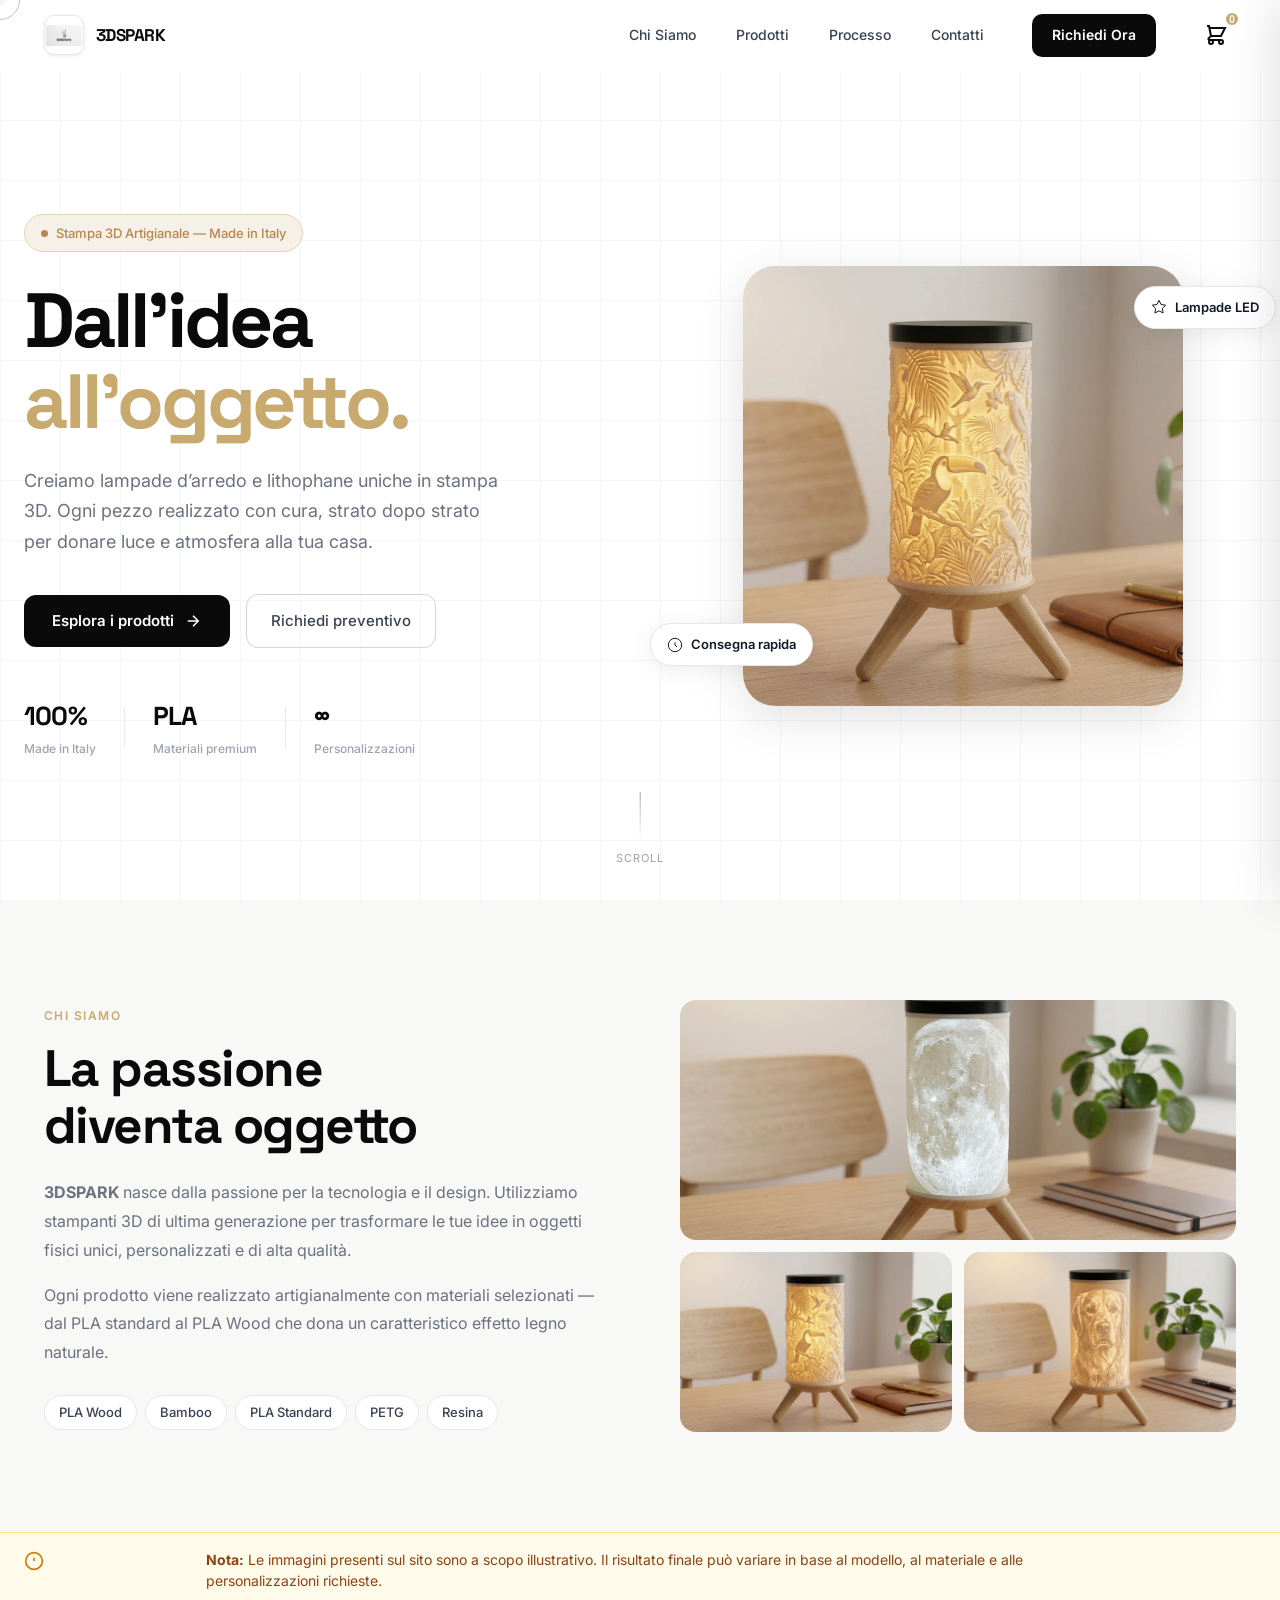
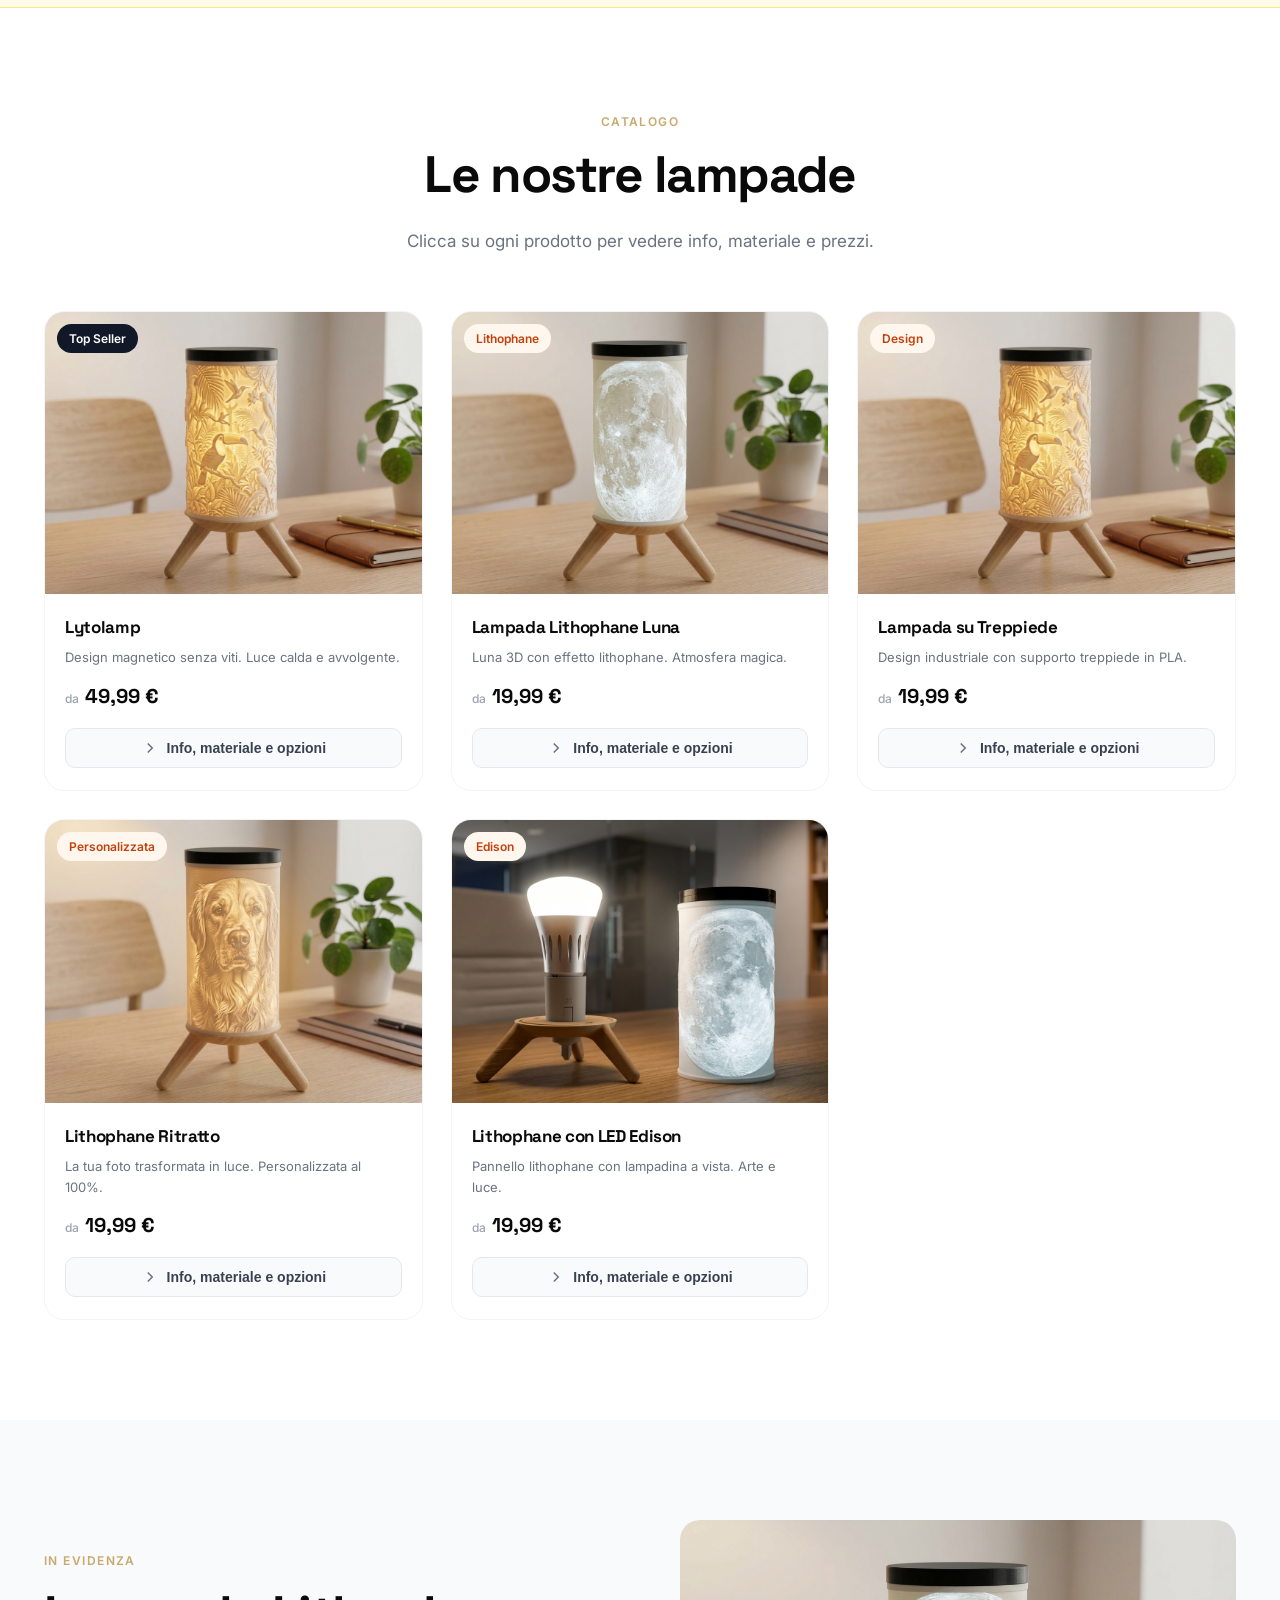
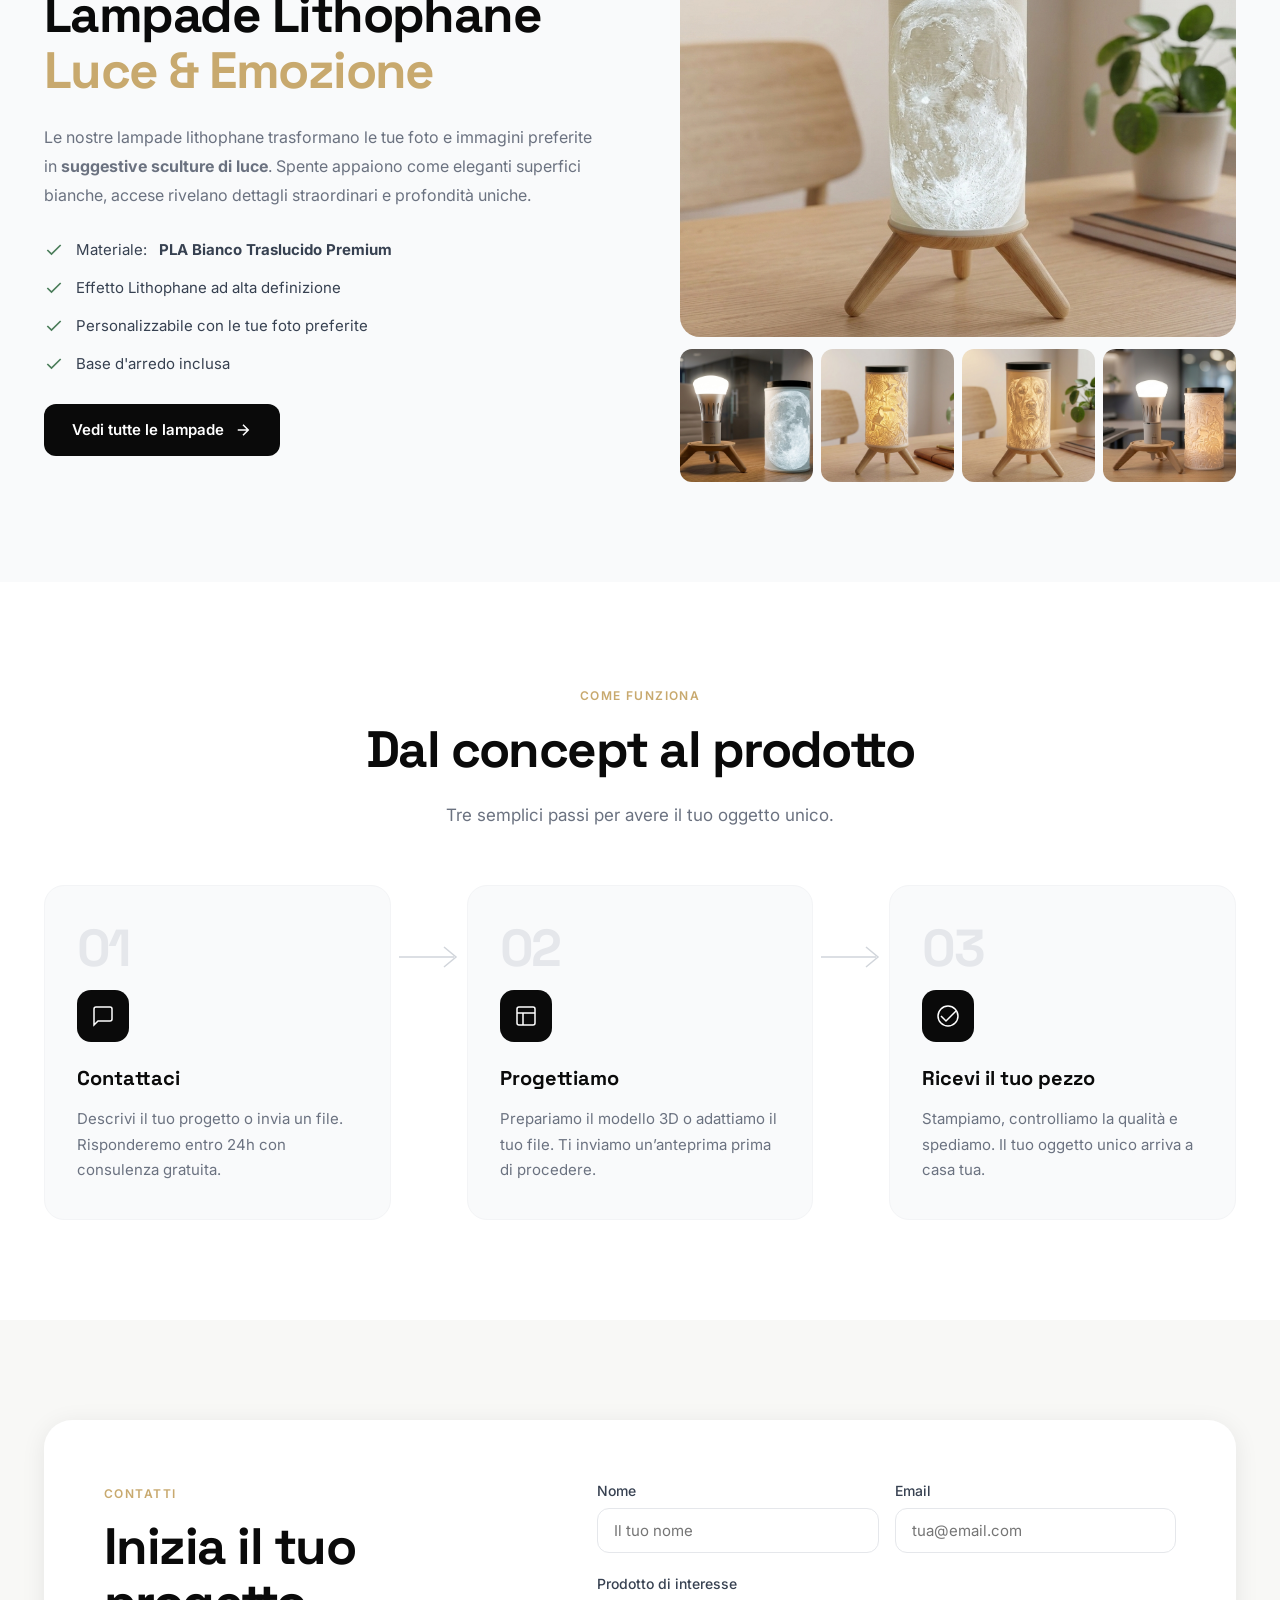
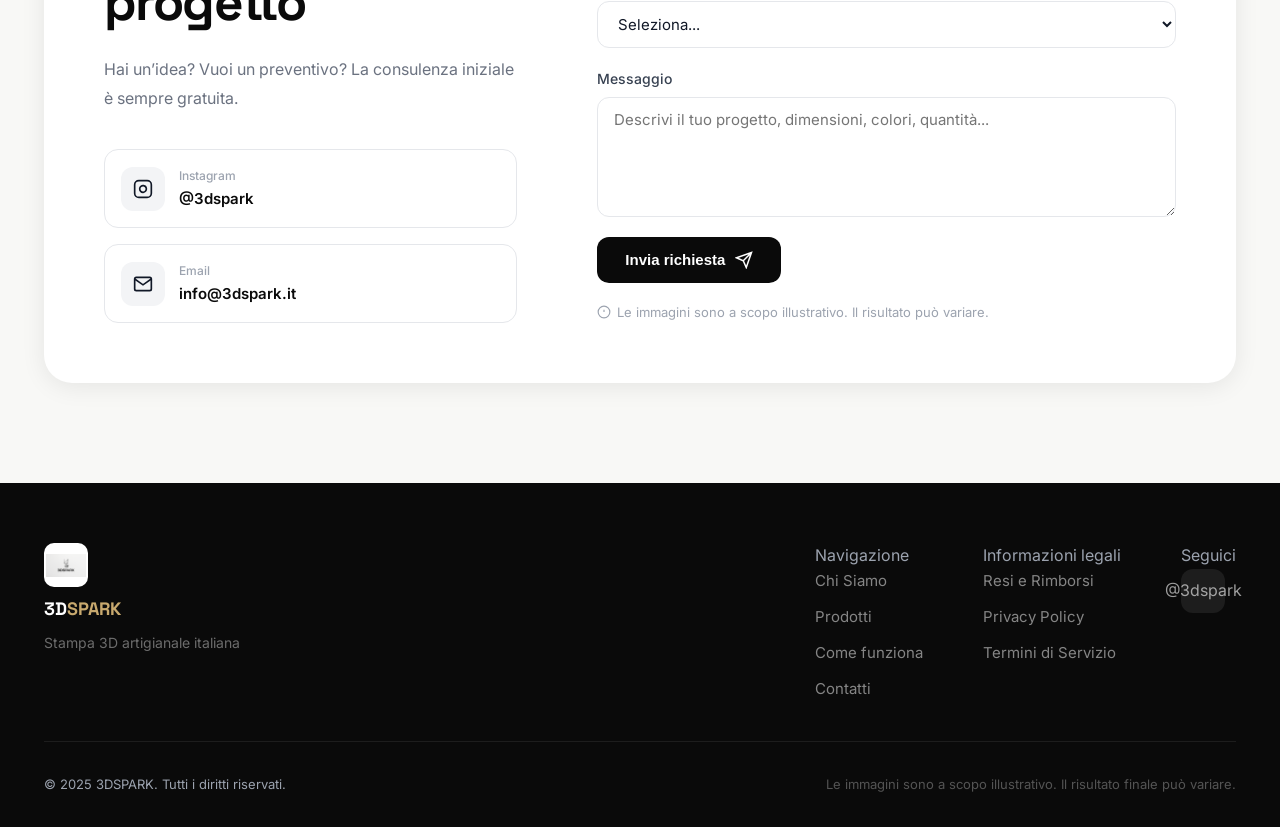
==== commit 46813c6d: "Unblur prodotti, mantieni solo lampade e rimuovi opzione NFC" ====
--- a/index.html
+++ b/index.html
@@ -4,7 +4,7 @@
   <meta charset="UTF-8" />
   <meta name="viewport" content="width=device-width, initial-scale=1.0" />
   <title>3DSPARK &#8211; Stampa 3D Artigianale di Qualit&#224;</title>
-  <meta name="description" content="3DSPARK crea oggetti unici in stampa 3D: Funko Pop in PLA Wood, lampade lithophane, smart card NFC, portachiavi personalizzati. Made in Italy." />
+  <meta name="description" content="3DSPARK crea lampade d&#8217;arredo e lithophane uniche in stampa 3D. Made in Italy." />
   <link rel="preconnect" href="https://fonts.googleapis.com" />
   <link rel="preconnect" href="https://fonts.gstatic.com" crossorigin />
   <link href="https://fonts.googleapis.com/css2?family=Inter:wght@300;400;500;600;700;800;900&family=Space+Grotesk:wght@300;400;500;600;700&display=swap" rel="stylesheet" />
@@ -55,7 +55,7 @@
   <div class="hero-content">
     <div class="hero-badge"><span class="badge-dot"></span>Stampa 3D Artigianale &#8212; Made in Italy</div>
     <h1 class="hero-title">Dall&#8217;idea<br /><span class="hero-accent">all&#8217;oggetto.</span></h1>
-    <p class="hero-sub">Creiamo oggetti unici in stampa 3D: Funko Pop in PLA Wood, lampade lithophane, smart card NFC e molto altro. Ogni pezzo realizzato con cura, strato dopo strato.</p>
+    <p class="hero-sub">Creiamo lampade d&#8217;arredo e lithophane uniche in stampa 3D. Ogni pezzo realizzato con cura, strato dopo strato per donare luce e atmosfera alla tua casa.</p>
     <div class="hero-actions">
       <a href="#products" class="btn-primary"><span>Esplora i prodotti</span><svg viewBox="0 0 24 24" fill="none" stroke="currentColor" stroke-width="2"><path d="M5 12h14M12 5l7 7-7 7"/></svg></a>
       <a href="#contact" class="btn-ghost">Richiedi preventivo</a>
@@ -70,11 +70,11 @@
   </div>
   <div class="hero-visual">
     <div class="hero-img-frame">
-      <img src="extracted/3D_printed_Funko_Pop_figure_202607111258.jpeg" alt="Funko Pop 3D in PLA Wood" class="hero-img" />
+      <img src="extracted/3D_printed_lamp_on_tripod_202607111258.jpeg" alt="Lampada 3D su Treppiede" class="hero-img" />
       <div class="hero-img-glow"></div>
     </div>
     <div class="hero-floating-badge badge-tr">
-      <svg viewBox="0 0 24 24" fill="none" stroke="currentColor" stroke-width="1.5"><path d="M12 2l3.09 6.26L22 9.27l-5 4.87 1.18 6.88L12 17.77l-6.18 3.25L7 14.14 2 9.27l6.91-1.01L12 2z"/></svg>PLA Wood
+      <svg viewBox="0 0 24 24" fill="none" stroke="currentColor" stroke-width="1.5"><path d="M12 2l3.09 6.26L22 9.27l-5 4.87 1.18 6.88L12 17.77l-6.18 3.25L7 14.14 2 9.27l6.91-1.01L12 2z"/></svg>Lampade LED
     </div>
     <div class="hero-floating-badge badge-bl">
       <svg viewBox="0 0 24 24" fill="none" stroke="currentColor" stroke-width="1.5"><circle cx="12" cy="12" r="10"/><path d="M12 8v4l3 3"/></svg>Consegna rapida
@@ -102,9 +102,9 @@
       </div>
       <div class="about-right reveal">
         <div class="about-img-mosaic">
-          <div class="mosaic-img mosaic-a"><img src="extracted/3D_printed_Groot_figure_wood_202607111258.jpeg" alt="Groot PLA Wood" /></div>
-          <div class="mosaic-img mosaic-b"><img src="extracted/3D_printed_astronaut_figure_bamboo_202607111258.jpeg" alt="Astronauta bamboo" /></div>
-          <div class="mosaic-img mosaic-c"><img src="extracted/Funko_Pop_Batman_wood_figure_202607111258.jpeg" alt="Batman Funko Pop" /></div>
+          <div class="mosaic-img mosaic-a"><img src="extracted/3D_printed_lithophane_lamp_moon_202607111258.jpeg" alt="Lampada Luna Lithophane" /></div>
+          <div class="mosaic-img mosaic-b"><img src="extracted/3D_printed_lamp_on_tripod_202607111258.jpeg" alt="Lampada Treppiede" /></div>
+          <div class="mosaic-img mosaic-c"><img src="extracted/Lithophane_lamp_with_dog_portrait_202607111258.jpeg" alt="Lithophane Ritratto" /></div>
         </div>
       </div>
     </div>
@@ -122,92 +122,36 @@
   <div class="container">
     <div class="section-header reveal">
       <div class="section-label">Catalogo</div>
-      <h2 class="section-title">I nostri prodotti</h2>
+      <h2 class="section-title">Le nostre lampade</h2>
       <p class="section-sub">Clicca su ogni prodotto per vedere info, materiale e prezzi.</p>
     </div>
-    <div class="filter-tabs">
-      <button class="filter-btn active" data-filter="figure">Figure &amp; Funko</button>
-      <button class="filter-btn" data-filter="lampade">Lampade</button>
-      <button class="filter-btn" data-filter="card">Smart Card NFC</button>
-      <button class="filter-btn" data-filter="portachiavi">Portachiavi</button>
-      <button class="filter-btn" data-filter="custom">Custom</button>
-      <button class="filter-btn" data-filter="all">Tutti</button>
-    </div>
     <div class="products-grid" id="products-grid"></div>
   </div>
 </section>
 
-<!-- ═══ PROMO SMART CARD / PORTACHIAVI ═══ -->
-<section class="promo-section section-padding">
-  <div class="container">
-    <div class="section-header reveal">
-      <div class="section-label">Offerte speciali</div>
-      <h2 class="section-title">Promo Smart Card &amp; Portachiavi</h2>
-      <p class="section-sub">Ordina di pi&#249; e risparmia. Mix di modelli consentito.</p>
-    </div>
-    <div class="promo-grid">
-      <div class="promo-card reveal">
-        <div class="promo-icon"><svg viewBox="0 0 24 24" fill="none" stroke="currentColor" stroke-width="1.5"><path d="M20.59 13.41l-7.17 7.17a2 2 0 01-2.83 0L2 12V2h10l8.59 8.59a2 2 0 010 2.82z"/><line x1="7" y1="7" x2="7.01" y2="7"/></svg></div>
-        <div class="promo-qty">1 pezzo</div>
-        <div class="promo-price">5,99 &#8364;</div>
-        <div class="promo-label">Prezzo unitario</div>
-      </div>
-      <div class="promo-card promo-featured reveal">
-        <div class="promo-best">Popolare</div>
-        <div class="promo-icon"><svg viewBox="0 0 24 24" fill="none" stroke="currentColor" stroke-width="1.5"><path d="M20.59 13.41l-7.17 7.17a2 2 0 01-2.83 0L2 12V2h10l8.59 8.59a2 2 0 010 2.82z"/><line x1="7" y1="7" x2="7.01" y2="7"/></svg></div>
-        <div class="promo-qty">3 pezzi</div>
-        <div class="promo-price">14,99 &#8364;</div>
-        <div class="promo-label">Risparmi 2,98 &#8364;</div>
-        <div class="promo-saving">&#8722;17%</div>
-      </div>
-      <div class="promo-card promo-top reveal">
-        <div class="promo-best">Miglior valore</div>
-        <div class="promo-icon"><svg viewBox="0 0 24 24" fill="none" stroke="currentColor" stroke-width="1.5"><path d="M20.59 13.41l-7.17 7.17a2 2 0 01-2.83 0L2 12V2h10l8.59 8.59a2 2 0 010 2.82z"/><line x1="7" y1="7" x2="7.01" y2="7"/></svg></div>
-        <div class="promo-qty">5 pezzi</div>
-        <div class="promo-price">22,99 &#8364;</div>
-        <div class="promo-label">Risparmi 6,96 &#8364;</div>
-        <div class="promo-saving">&#8722;23%</div>
-      </div>
-    </div>
-    <p class="promo-note">*Valido per Smart Card NFC e Portachiavi. Mix di modelli disponibile. Contattaci per ordini superiori a 5 pezzi.</p>
-  </div>
-</section>
-
-<!-- ═══ FUNKO SPOTLIGHT ═══ -->
+<!-- ═══ LAMP SPOTLIGHT ═══ -->
 <section class="funko-spotlight section-padding">
   <div class="container">
     <div class="spotlight-inner">
       <div class="spotlight-text reveal">
         <div class="section-label">In evidenza</div>
-        <h2 class="section-title">Funko Pop<br /><span class="accent-line">in PLA Wood</span></h2>
-        <p class="spotlight-desc">I nostri Funko Pop sono realizzati <strong>interamente in PLA Wood</strong> &#8212; un filamento composito che mescola PLA e fibre di legno naturale. Il risultato &#232; una superficie calda con venature uniche che rende ogni pezzo diverso dall&#8217;altro.</p>
+        <h2 class="section-title">Lampade Lithophane<br /><span class="accent-line">Luce &amp; Emozione</span></h2>
+        <p class="spotlight-desc">Le nostre lampade lithophane trasformano le tue foto e immagini preferite in <strong>suggestive sculture di luce</strong>. Spente appaiono come eleganti superfici bianche, accese rivelano dettagli straordinari e profondità uniche.</p>
         <ul class="spotlight-features">
-          <li><svg viewBox="0 0 24 24" fill="none" stroke="currentColor" stroke-width="2"><path d="M20 6L9 17l-5-5"/></svg>Materiale: <strong>100% PLA Wood</strong></li>
-          <li><svg viewBox="0 0 24 24" fill="none" stroke="currentColor" stroke-width="2"><path d="M20 6L9 17l-5-5"/></svg>Effetto legno naturale con venature uniche</li>
-          <li><svg viewBox="0 0 24 24" fill="none" stroke="currentColor" stroke-width="2"><path d="M20 6L9 17l-5-5"/></svg>Qualsiasi personaggio su richiesta</li>
-          <li><svg viewBox="0 0 24 24" fill="none" stroke="currentColor" stroke-width="2"><path d="M20 6L9 17l-5-5"/></svg>Ogni pezzo &#232; un esemplare unico</li>
+          <li><svg viewBox="0 0 24 24" fill="none" stroke="currentColor" stroke-width="2"><path d="M20 6L9 17l-5-5"/></svg>Materiale: <strong>PLA Bianco Traslucido Premium</strong></li>
+          <li><svg viewBox="0 0 24 24" fill="none" stroke="currentColor" stroke-width="2"><path d="M20 6L9 17l-5-5"/></svg>Effetto Lithophane ad alta definizione</li>
+          <li><svg viewBox="0 0 24 24" fill="none" stroke="currentColor" stroke-width="2"><path d="M20 6L9 17l-5-5"/></svg>Personalizzabile con le tue foto preferite</li>
+          <li><svg viewBox="0 0 24 24" fill="none" stroke="currentColor" stroke-width="2"><path d="M20 6L9 17l-5-5"/></svg>Base d'arredo inclusa</li>
         </ul>
-        <div class="funko-pricing reveal">
-          <div class="funko-price-card">
-            <span class="fp-size">16 &#215; 16 cm</span>
-            <span class="fp-price">15,99 &#8364;</span>
-          </div>
-          <div class="funko-price-divider"></div>
-          <div class="funko-price-card funko-price-big">
-            <span class="fp-badge">MAX</span>
-            <span class="fp-size">25 &#215; 25 cm</span>
-            <span class="fp-price">20,99 &#8364;</span>
-          </div>
-        </div>
-        <a href="#products" class="btn-primary" onclick="document.querySelector('[data-filter=figure]').click()"><span>Vedi tutti i modelli</span><svg viewBox="0 0 24 24" fill="none" stroke="currentColor" stroke-width="2"><path d="M5 12h14M12 5l7 7-7 7"/></svg></a>
+        <a href="#products" class="btn-primary"><span>Vedi tutte le lampade</span><svg viewBox="0 0 24 24" fill="none" stroke="currentColor" stroke-width="2"><path d="M5 12h14M12 5l7 7-7 7"/></svg></a>
       </div>
       <div class="spotlight-imgs reveal">
-        <div class="spotlight-img-main"><img src="extracted/Funko_Pop_Batman_wood_figure_202607111258.jpeg" alt="Funko Pop Batman PLA Wood" /></div>
+        <div class="spotlight-img-main"><img src="extracted/3D_printed_lithophane_lamp_moon_202607111258.jpeg" alt="Lampada Lithophane Luna" /></div>
         <div class="spotlight-img-grid">
-          <img src="extracted/3D_printed_Funko_Pop_figure_202607111258_2.jpeg" alt="Funko Pop" />
-          <img src="extracted/3D_printed_Spider-Man_Funko_Pop_202607111258.jpeg" alt="Spider-Man" />
-          <img src="extracted/Funko_Pop_detective_wood_figure_202607111258.jpeg" alt="Detective" />
-          <img src="extracted/3D_printed_Funko_Pop_figure_202607111258.jpeg" alt="Vintage" />
+          <img src="extracted/LED_light_bulb_and_moon_202607111258.jpeg" alt="Luna 3D LED" />
+          <img src="extracted/3D_printed_lamp_on_tripod_202607111258.jpeg" alt="Lampada Treppiede" />
+          <img src="extracted/Lithophane_lamp_with_dog_portrait_202607111258.jpeg" alt="Lithophane Ritratto" />
+          <img src="extracted/LED_light_bulb_and_lithophane_202607111258.jpeg" alt="Lithophane Edison" />
         </div>
       </div>
     </div>
@@ -275,15 +219,12 @@
           <label for="fproduct">Prodotto di interesse</label>
           <select id="fproduct" name="product">
             <option value="">Seleziona...</option>
-            <option>Funko Pop (16&#215;16 cm) &#8211; 15,99 &#8364;</option>
-            <option>Funko Pop (25&#215;25 cm) &#8211; 20,99 &#8364;</option>
-            <option>Figura 3D personalizzata</option>
-            <option>Lampada Lithophane &#8211; 19,99 &#8364;</option>
-            <option>Smart Card NFC &#8211; 5,99 &#8364;</option>
-            <option>Portachiavi &#8211; 5,99 &#8364;</option>
-            <option>Promo 3 pz &#8211; 14,99 &#8364;</option>
-            <option>Promo 5 pz &#8211; 22,99 &#8364;</option>
-            <option>Stampa custom (preventivo)</option>
+            <option>Lytolamp Premium &#8211; 49,99 &#8364;</option>
+            <option>Lampada Lithophane Luna &#8211; 19,99 &#8364;</option>
+            <option>Lampada su Treppiede &#8211; 19,99 &#8364;</option>
+            <option>Lithophane Ritratto Personalizzata &#8211; 19,99 &#8364;</option>
+            <option>Lithophane con LED Edison &#8211; 19,99 &#8364;</option>
+            <option>Lampada Custom su Misura (preventivo)</option>
             <option>Altro</option>
           </select>
         </div>
--- a/style.css
+++ b/style.css
@@ -403,15 +403,8 @@
 .opt-name { font-weight: 600; font-size: 15px; color: var(--black); }
 .opt-price { font-family: var(--font-display); font-weight: 700; font-size: 16px; color: var(--black); }
 
-.nfc-toggle-wrap { display: flex; align-items: center; justify-content: space-between; padding: 12px 16px; background: #eff6ff; border: 1.5px solid #bfdbfe; border-radius: 12px; margin-bottom: 24px; cursor: pointer; }
-.nfc-info { display: flex; align-items: center; gap: 12px; }
-.nfc-icon { color: #2563eb; width: 24px; height: 24px; }
-.nfc-text h4 { font-size: 14px; font-weight: 700; color: #1e3a8a; margin: 0; }
-.nfc-text p { font-size: 12px; color: #3b82f6; margin: 0; }
-.nfc-price { font-weight: 700; font-size: 15px; color: #1e3a8a; }
-.nfc-checkbox { width: 18px; height: 18px; accent-color: #2563eb; cursor: pointer; }
-
 .add-to-cart-btn { background: var(--black); color: #fff; border: none; padding: 14px 24px; width: 100%; border-radius: 12px; font-size: 16px; font-weight: 600; cursor: pointer; display: flex; align-items: center; justify-content: center; gap: 10px; transition: all 0.2s; }
 .add-to-cart-btn:hover { background: #333; transform: translateY(-2px); box-shadow: 0 4px 12px rgba(0,0,0,0.15); }
 .add-to-cart-btn:active { transform: translateY(0); }
 .add-to-cart-btn svg { width: 20px; height: 20px; }
+
